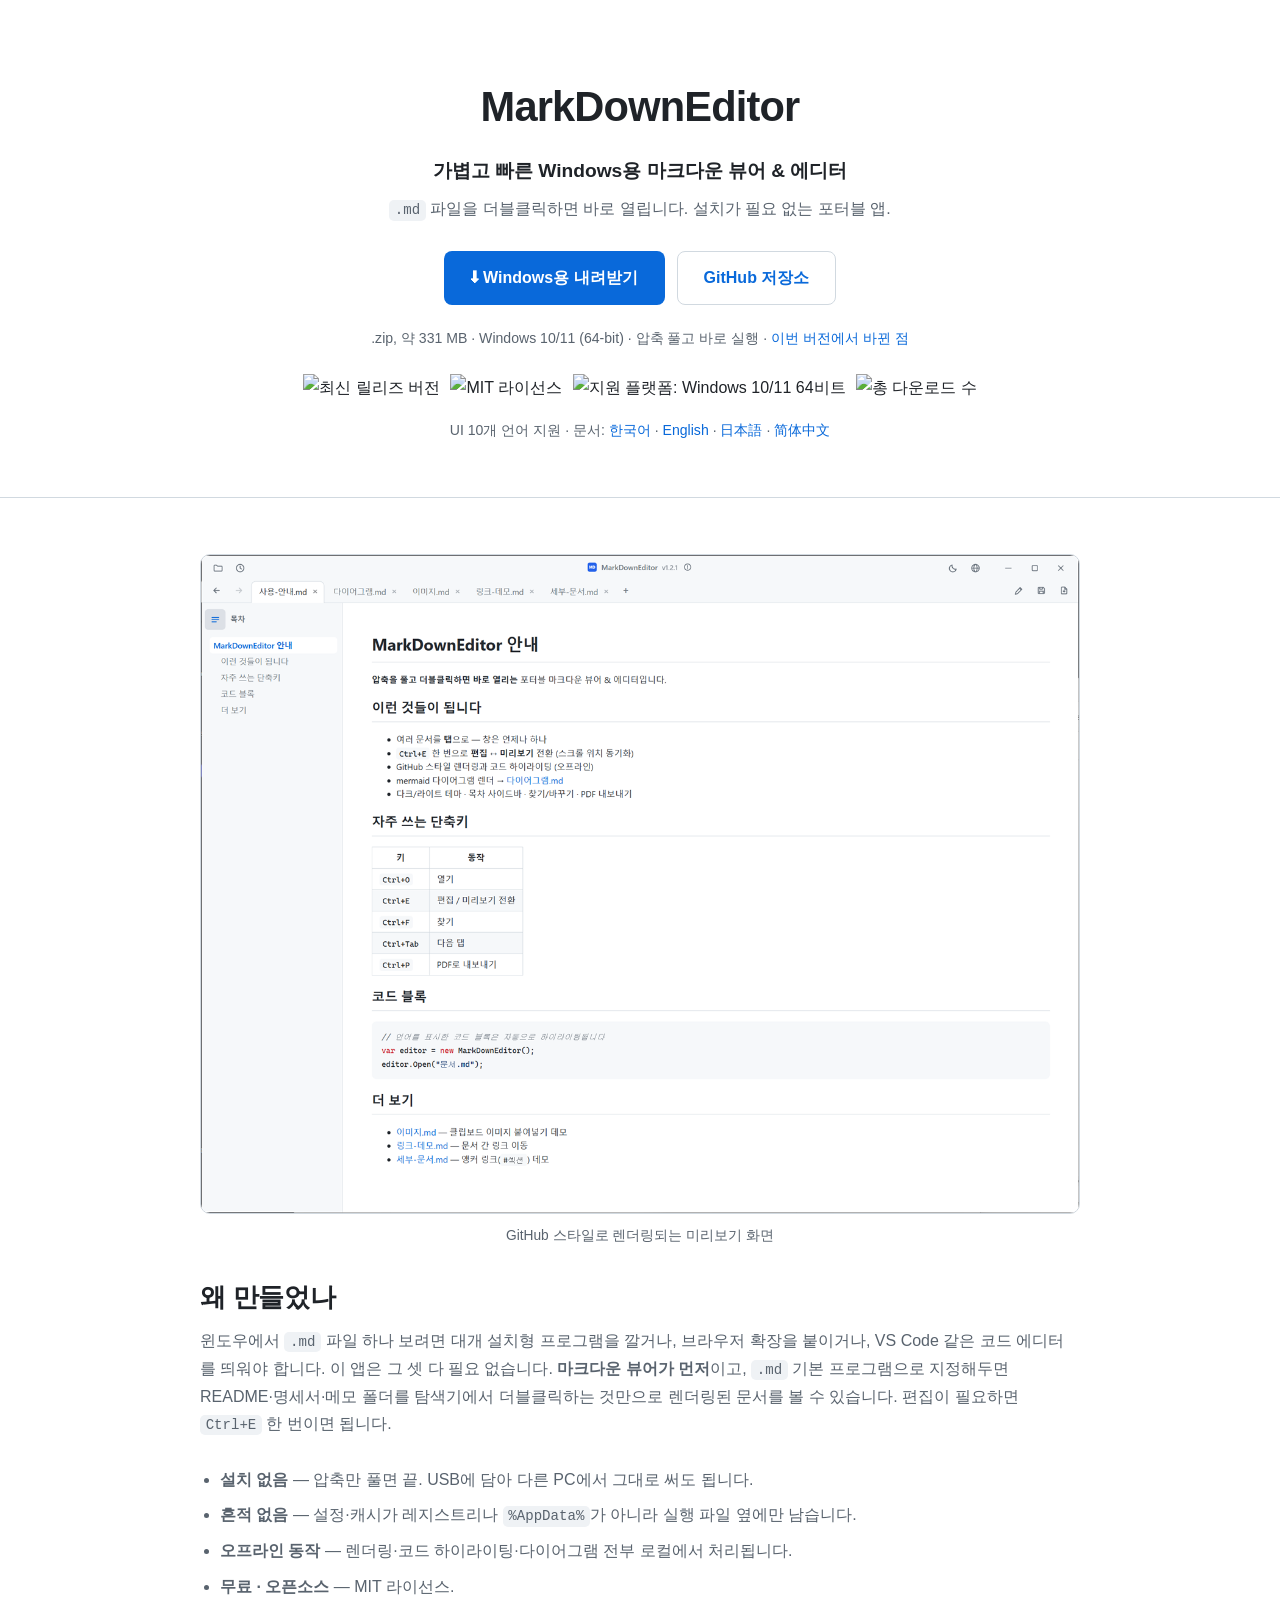
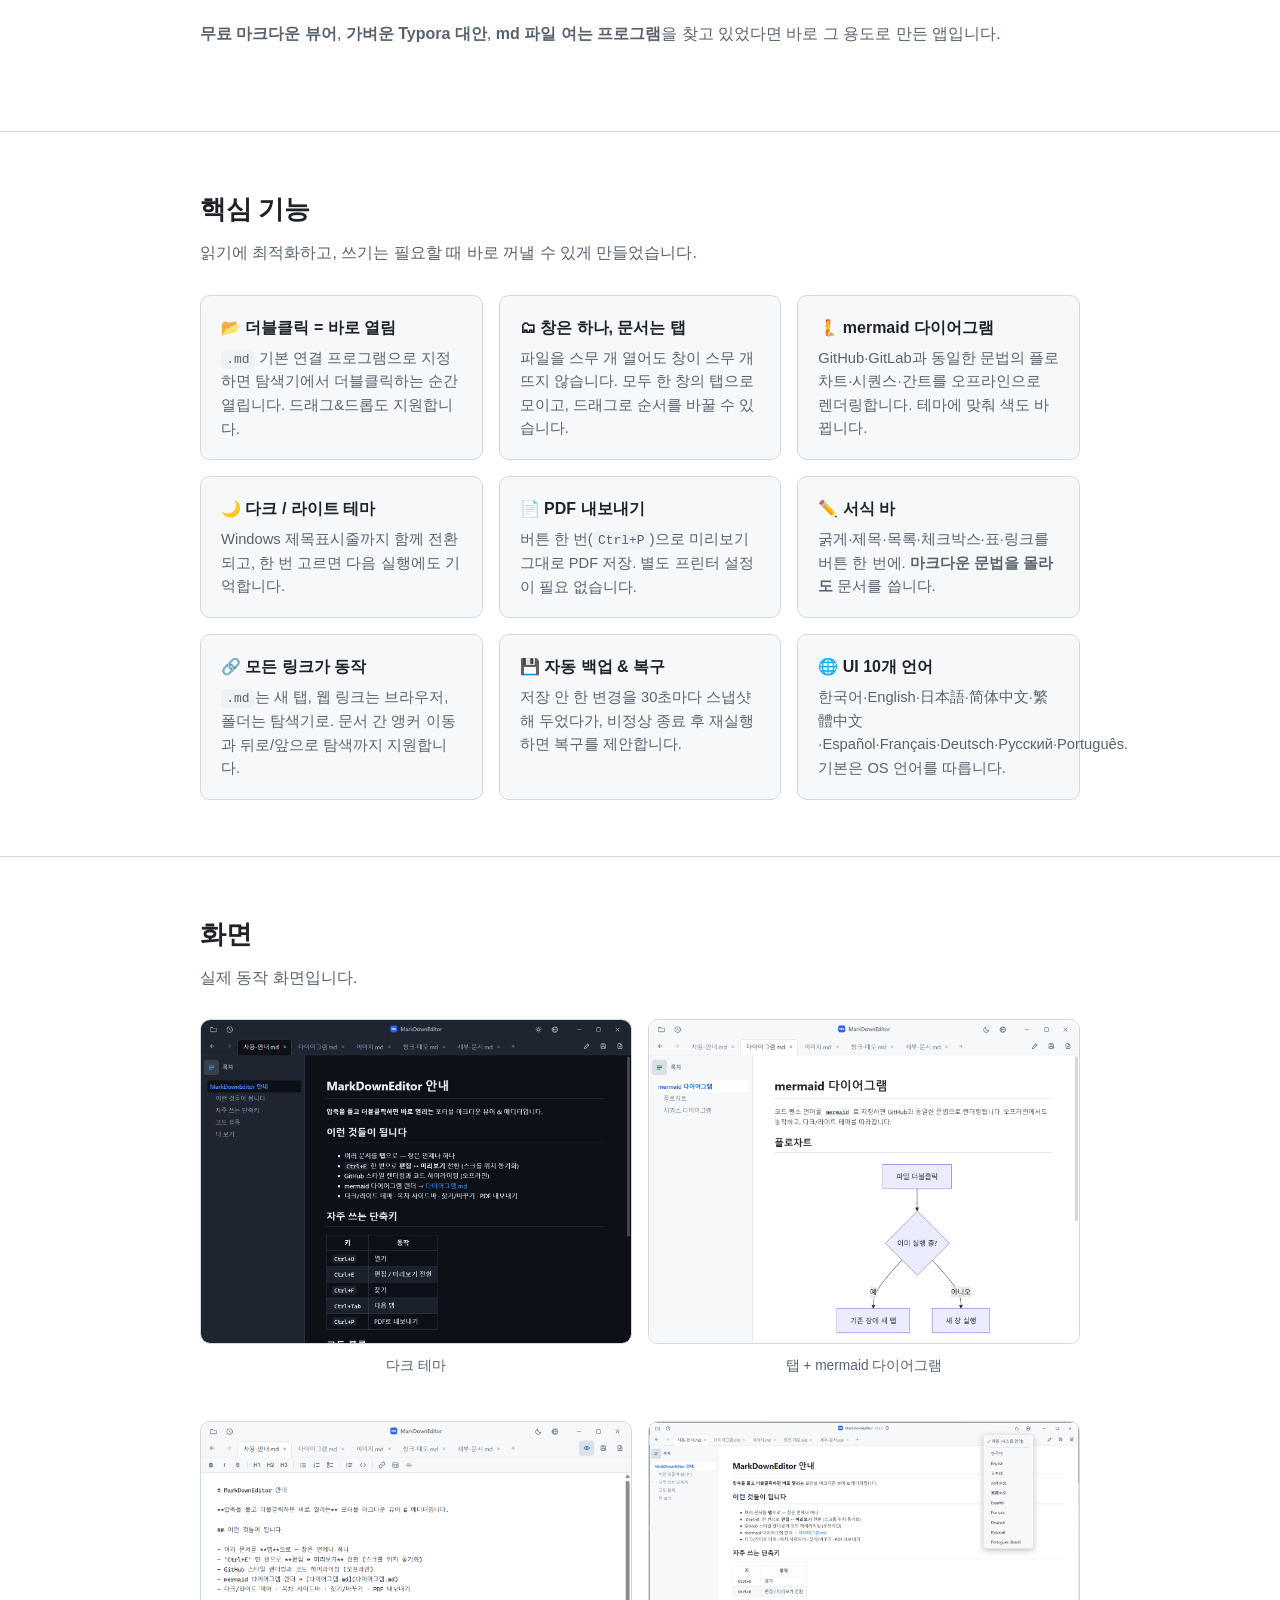
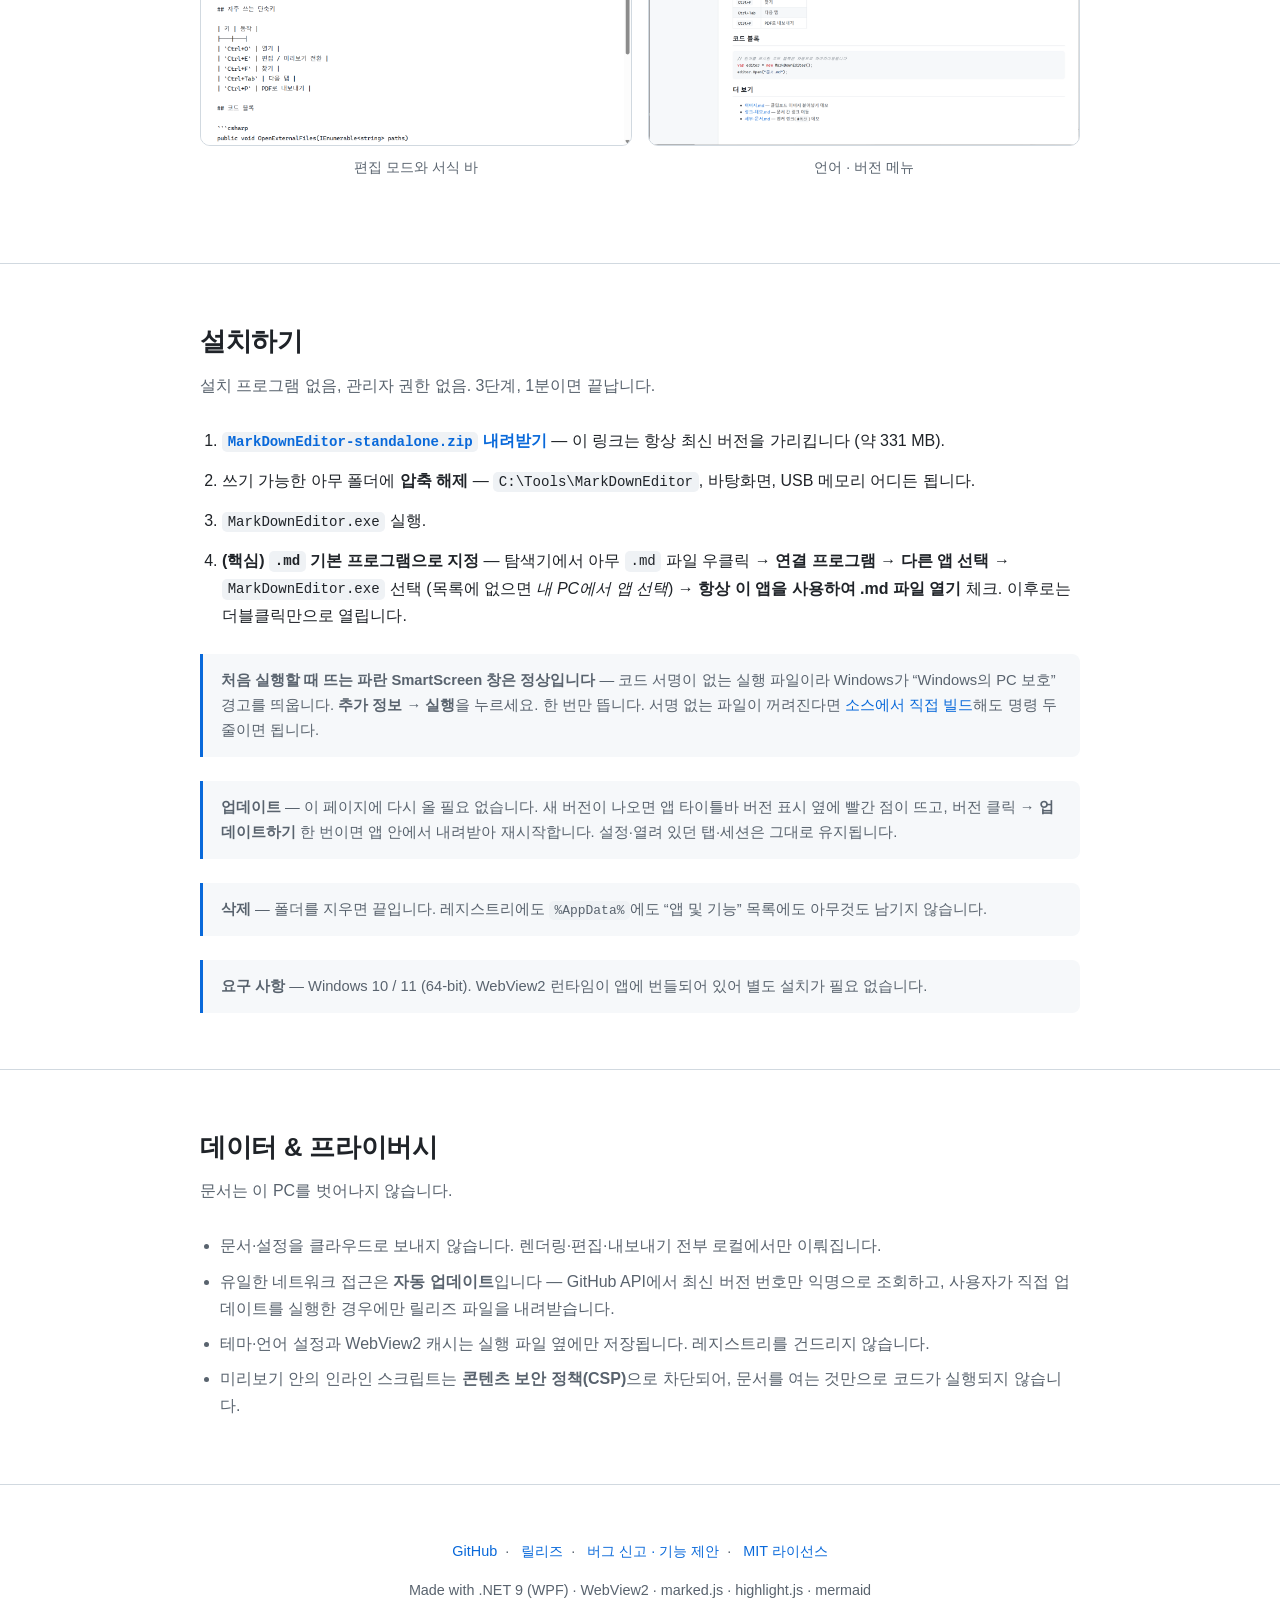
==== docs/index.html @ c9c30c5f "문서: 설치 안내 전면 개편 + 검색 노출(SEO) 정비 설치 방법이 "Releases에서 받아서 압축 푸세요" 한 줄뿐이라 불친절했던 것을 10개 언어 README 전부에서 단계" ====
<!DOCTYPE html>
<html lang="ko">
<head>
<meta charset="utf-8">
<meta name="viewport" content="width=device-width, initial-scale=1">
<title>MarkDownEditor — 설치 없는 무료 Windows 마크다운 뷰어 &amp; 에디터</title>
<meta name="description" content="윈도우에서 .md 파일을 더블클릭하면 바로 열리는 무료 마크다운 뷰어 겸 에디터. 설치 불필요, 탭 지원, mermaid 다이어그램, 다크 모드, PDF 내보내기. 오픈소스(MIT).">
<link rel="canonical" href="https://jjw1270.github.io/MarkdownEditor/">
<meta name="theme-color" content="#0d1117" media="(prefers-color-scheme: dark)">
<meta name="theme-color" content="#ffffff" media="(prefers-color-scheme: light)">

<meta property="og:type" content="website">
<meta property="og:site_name" content="MarkDownEditor">
<meta property="og:locale" content="ko_KR">
<meta property="og:url" content="https://jjw1270.github.io/MarkdownEditor/">
<meta property="og:title" content="MarkDownEditor — 설치 없는 무료 Windows 마크다운 뷰어 &amp; 에디터">
<meta property="og:description" content="`.md` 파일을 더블클릭하면 바로 열립니다. 설치 없이 압축만 풀면 끝. 탭·mermaid·다크 모드·PDF 내보내기 지원, 오픈소스.">
<meta property="og:image" content="https://jjw1270.github.io/MarkdownEditor/images/preview-light.png">
<meta name="twitter:card" content="summary_large_image">
<meta name="twitter:title" content="MarkDownEditor — 설치 없는 무료 Windows 마크다운 뷰어 &amp; 에디터">
<meta name="twitter:description" content="`.md` 파일을 더블클릭하면 바로 열립니다. 설치 없이 압축만 풀면 끝.">
<meta name="twitter:image" content="https://jjw1270.github.io/MarkdownEditor/images/preview-light.png">

<link rel="icon" href="favicon.ico" sizes="any">

<script type="application/ld+json">
{
  "@context": "https://schema.org",
  "@type": "SoftwareApplication",
  "name": "MarkDownEditor",
  "applicationCategory": "UtilitiesApplication",
  "applicationSubCategory": "Markdown editor",
  "operatingSystem": "Windows 10, Windows 11",
  "description": "윈도우에서 .md 파일을 더블클릭하면 바로 열리는 무료 마크다운 뷰어 겸 에디터. 설치가 필요 없는 포터블 앱으로 탭, mermaid 다이어그램, 다크 모드, PDF 내보내기를 지원합니다.",
  "url": "https://jjw1270.github.io/MarkdownEditor/",
  "downloadUrl": "https://github.com/jjw1270/MarkdownEditor/releases/latest",
  "softwareVersion": "1.2.2",
  "license": "https://opensource.org/licenses/MIT",
  "isAccessibleForFree": true,
  "inLanguage": ["ko", "en", "ja", "zh-CN", "zh-TW", "es", "fr", "de", "ru", "pt-BR"],
  "author": { "@type": "Person", "name": "jjw1270", "url": "https://github.com/jjw1270" },
  "offers": { "@type": "Offer", "price": "0", "priceCurrency": "USD" }
}
</script>

<style>
:root{
  --bg:#ffffff; --fg:#1f2328; --muted:#59636e; --line:#d1d9e0;
  --card:#f6f8fa; --accent:#0969da; --accent-fg:#ffffff; --code:#eff2f5;
}
@media (prefers-color-scheme:dark){
  :root{
    --bg:#0d1117; --fg:#e6edf3; --muted:#9198a1; --line:#3d444d;
    --card:#151b23; --accent:#4493f8; --accent-fg:#0d1117; --code:#151b23;
  }
}
*{box-sizing:border-box}
html{scroll-behavior:smooth}
body{
  margin:0; background:var(--bg); color:var(--fg);
  font:16px/1.7 -apple-system,BlinkMacSystemFont,"Segoe UI","Malgun Gothic","Apple SD Gothic Neo",
       "Noto Sans KR",Roboto,Helvetica,Arial,sans-serif;
  -webkit-font-smoothing:antialiased;
}
a{color:var(--accent);text-decoration:none}
a:hover{text-decoration:underline}
.wrap{max-width:920px;margin:0 auto;padding:0 20px}
code{background:var(--code);padding:.15em .4em;border-radius:5px;font-size:.88em;
     font-family:ui-monospace,SFMono-Regular,"Cascadia Mono",Consolas,monospace}

header{padding:72px 0 40px;text-align:center;border-bottom:1px solid var(--line)}
h1{font-size:2.6rem;margin:0 0 .3em;letter-spacing:-.02em}
.tagline{font-size:1.2rem;margin:0 0 .4em}
.sub{color:var(--muted);margin:0 0 28px}
.cta{display:flex;gap:12px;justify-content:center;flex-wrap:wrap;margin-bottom:22px}
.btn{display:inline-block;padding:12px 26px;border-radius:8px;font-weight:600;border:1px solid var(--line)}
.btn-primary{background:var(--accent);color:var(--accent-fg);border-color:transparent}
.btn-primary:hover{filter:brightness(1.1);text-decoration:none}
.btn-ghost:hover{background:var(--card);text-decoration:none}
.badges img{height:20px;margin:0 3px;vertical-align:middle}
.langs{color:var(--muted);font-size:.88rem;margin-top:18px}

section{padding:56px 0;border-bottom:1px solid var(--line)}
h2{font-size:1.6rem;margin:0 0 8px;letter-spacing:-.01em}
.lead{color:var(--muted);margin:0 0 28px}
figure{margin:0 0 28px}
figure img{width:100%;border:1px solid var(--line);border-radius:10px;display:block}
figcaption{color:var(--muted);font-size:.86rem;text-align:center;margin-top:10px}
.shots{display:grid;grid-template-columns:1fr 1fr;gap:16px}
@media (max-width:680px){.shots{grid-template-columns:1fr}}

.grid{display:grid;grid-template-columns:repeat(auto-fit,minmax(250px,1fr));gap:16px}
.card{background:var(--card);border:1px solid var(--line);border-radius:10px;padding:18px 20px}
.card h3{margin:0 0 6px;font-size:1rem}
.card p{margin:0;color:var(--muted);font-size:.92rem;line-height:1.6}

ol.steps{padding-left:22px;margin:0}
ol.steps li{margin-bottom:12px}
.note{background:var(--card);border-left:3px solid var(--accent);border-radius:0 8px 8px 0;
      padding:14px 18px;color:var(--muted);font-size:.92rem;margin-top:24px}
ul.plain{margin:0;padding-left:20px;color:var(--muted)}
ul.plain li{margin-bottom:8px}
footer{padding:40px 0 64px;text-align:center;color:var(--muted);font-size:.9rem}
footer a{margin:0 8px}
</style>
</head>
<body>

<header>
  <div class="wrap">
    <h1>MarkDownEditor</h1>
    <p class="tagline"><strong>가볍고 빠른 Windows용 마크다운 뷰어 &amp; 에디터</strong></p>
    <p class="sub"><code>.md</code> 파일을 더블클릭하면 바로 열립니다. 설치가 필요 없는 포터블 앱.</p>

    <div class="cta">
      <a class="btn btn-primary" href="https://github.com/jjw1270/MarkdownEditor/releases/latest/download/MarkDownEditor-standalone.zip">⬇ Windows용 내려받기</a>
      <a class="btn btn-ghost" href="https://github.com/jjw1270/MarkdownEditor">GitHub 저장소</a>
    </div>
    <p class="sub" style="margin-bottom:22px;font-size:.88rem">
      .zip, 약 331 MB · Windows 10/11 (64-bit) · 압축 풀고 바로 실행 ·
      <a href="https://github.com/jjw1270/MarkdownEditor/releases/latest">이번 버전에서 바뀐 점</a>
    </p>

    <p class="badges">
      <img src="https://img.shields.io/github/v/release/jjw1270/MarkdownEditor?include_prereleases" alt="최신 릴리즈 버전">
      <img src="https://img.shields.io/badge/license-MIT-blue.svg" alt="MIT 라이선스">
      <img src="https://img.shields.io/badge/platform-Windows%2010%2F11%20x64-0078d6" alt="지원 플랫폼: Windows 10/11 64비트">
      <img src="https://img.shields.io/github/downloads/jjw1270/MarkdownEditor/total?color=success" alt="총 다운로드 수">
    </p>

    <p class="langs">UI 10개 언어 지원 · 문서: <a href="https://github.com/jjw1270/MarkdownEditor/blob/main/README.ko.md">한국어</a> ·
      <a href="https://github.com/jjw1270/MarkdownEditor/blob/main/README.md">English</a> ·
      <a href="https://github.com/jjw1270/MarkdownEditor/blob/main/README.ja.md">日本語</a> ·
      <a href="https://github.com/jjw1270/MarkdownEditor/blob/main/README.zh-CN.md">简体中文</a></p>
  </div>
</header>

<section>
  <div class="wrap">
    <figure>
      <img src="images/preview-light.png" alt="MarkDownEditor 라이트 테마 미리보기 — 탭, 목차 사이드바, GitHub 스타일 마크다운 렌더링">
      <figcaption>GitHub 스타일로 렌더링되는 미리보기 화면</figcaption>
    </figure>

    <h2>왜 만들었나</h2>
    <p class="lead">
      윈도우에서 <code>.md</code> 파일 하나 보려면 대개 설치형 프로그램을 깔거나, 브라우저 확장을 붙이거나,
      VS Code 같은 코드 에디터를 띄워야 합니다. 이 앱은 그 셋 다 필요 없습니다.
      <strong>마크다운 뷰어가 먼저</strong>이고, <code>.md</code> 기본 프로그램으로 지정해두면
      README·명세서·메모 폴더를 탐색기에서 더블클릭하는 것만으로 렌더링된 문서를 볼 수 있습니다.
      편집이 필요하면 <code>Ctrl+E</code> 한 번이면 됩니다.
    </p>
    <ul class="plain">
      <li><strong>설치 없음</strong> — 압축만 풀면 끝. USB에 담아 다른 PC에서 그대로 써도 됩니다.</li>
      <li><strong>흔적 없음</strong> — 설정·캐시가 레지스트리나 <code>%AppData%</code>가 아니라 실행 파일 옆에만 남습니다.</li>
      <li><strong>오프라인 동작</strong> — 렌더링·코드 하이라이팅·다이어그램 전부 로컬에서 처리됩니다.</li>
      <li><strong>무료 · 오픈소스</strong> — MIT 라이선스.</li>
    </ul>
    <p class="lead" style="margin-top:20px">
      <strong>무료 마크다운 뷰어</strong>, <strong>가벼운 Typora 대안</strong>,
      <strong>md 파일 여는 프로그램</strong>을 찾고 있었다면 바로 그 용도로 만든 앱입니다.
    </p>
  </div>
</section>

<section>
  <div class="wrap">
    <h2>핵심 기능</h2>
    <p class="lead">읽기에 최적화하고, 쓰기는 필요할 때 바로 꺼낼 수 있게 만들었습니다.</p>
    <div class="grid">
      <div class="card"><h3>📂 더블클릭 = 바로 열림</h3><p><code>.md</code> 기본 연결 프로그램으로 지정하면 탐색기에서 더블클릭하는 순간 열립니다. 드래그&amp;드롭도 지원합니다.</p></div>
      <div class="card"><h3>🗂 창은 하나, 문서는 탭</h3><p>파일을 스무 개 열어도 창이 스무 개 뜨지 않습니다. 모두 한 창의 탭으로 모이고, 드래그로 순서를 바꿀 수 있습니다.</p></div>
      <div class="card"><h3>🧜 mermaid 다이어그램</h3><p>GitHub·GitLab과 동일한 문법의 플로차트·시퀀스·간트를 오프라인으로 렌더링합니다. 테마에 맞춰 색도 바뀝니다.</p></div>
      <div class="card"><h3>🌙 다크 / 라이트 테마</h3><p>Windows 제목표시줄까지 함께 전환되고, 한 번 고르면 다음 실행에도 기억합니다.</p></div>
      <div class="card"><h3>📄 PDF 내보내기</h3><p>버튼 한 번(<code>Ctrl+P</code>)으로 미리보기 그대로 PDF 저장. 별도 프린터 설정이 필요 없습니다.</p></div>
      <div class="card"><h3>✏️ 서식 바</h3><p>굵게·제목·목록·체크박스·표·링크를 버튼 한 번에. <strong>마크다운 문법을 몰라도</strong> 문서를 씁니다.</p></div>
      <div class="card"><h3>🔗 모든 링크가 동작</h3><p><code>.md</code>는 새 탭, 웹 링크는 브라우저, 폴더는 탐색기로. 문서 간 앵커 이동과 뒤로/앞으로 탐색까지 지원합니다.</p></div>
      <div class="card"><h3>💾 자동 백업 &amp; 복구</h3><p>저장 안 한 변경을 30초마다 스냅샷해 두었다가, 비정상 종료 후 재실행하면 복구를 제안합니다.</p></div>
      <div class="card"><h3>🌐 UI 10개 언어</h3><p>한국어·English·日本語·简体中文·繁體中文·Español·Français·Deutsch·Русский·Português. 기본은 OS 언어를 따릅니다.</p></div>
    </div>
  </div>
</section>

<section>
  <div class="wrap">
    <h2>화면</h2>
    <p class="lead">실제 동작 화면입니다.</p>
    <div class="shots">
      <figure>
        <img src="images/preview-dark.png" alt="MarkDownEditor 다크 테마 미리보기 화면">
        <figcaption>다크 테마</figcaption>
      </figure>
      <figure>
        <img src="images/mermaid-diagram.png" alt="여러 문서가 탭으로 열린 상태에서 mermaid 플로차트가 렌더링된 화면">
        <figcaption>탭 + mermaid 다이어그램</figcaption>
      </figure>
      <figure>
        <img src="images/edit-mode.png" alt="편집 모드에서 서식 바가 표시된 마크다운 에디터 화면">
        <figcaption>편집 모드와 서식 바</figcaption>
      </figure>
      <figure>
        <img src="images/menu.png" alt="타이틀바의 언어 선택 메뉴에서 10개 UI 언어를 고르는 화면">
        <figcaption>언어 · 버전 메뉴</figcaption>
      </figure>
    </div>
  </div>
</section>

<section>
  <div class="wrap">
    <h2>설치하기</h2>
    <p class="lead">설치 프로그램 없음, 관리자 권한 없음. 3단계, 1분이면 끝납니다.</p>
    <ol class="steps">
      <li><a href="https://github.com/jjw1270/MarkdownEditor/releases/latest/download/MarkDownEditor-standalone.zip"><strong><code>MarkDownEditor-standalone.zip</code> 내려받기</strong></a>
          — 이 링크는 항상 최신 버전을 가리킵니다 (약 331 MB).</li>
      <li>쓰기 가능한 아무 폴더에 <strong>압축 해제</strong> — <code>C:\Tools\MarkDownEditor</code>, 바탕화면,
          USB 메모리 어디든 됩니다.</li>
      <li><code>MarkDownEditor.exe</code> 실행.</li>
      <li><strong>(핵심) <code>.md</code> 기본 프로그램으로 지정</strong> — 탐색기에서 아무 <code>.md</code> 파일 우클릭 →
          <strong>연결 프로그램 → 다른 앱 선택</strong> → <code>MarkDownEditor.exe</code> 선택
          (목록에 없으면 <em>내 PC에서 앱 선택</em>) → <strong>항상 이 앱을 사용하여 .md 파일 열기</strong> 체크.
          이후로는 더블클릭만으로 열립니다.</li>
    </ol>

    <div class="note">
      <strong>처음 실행할 때 뜨는 파란 SmartScreen 창은 정상입니다</strong> — 코드 서명이 없는 실행 파일이라
      Windows가 “Windows의 PC 보호” 경고를 띄웁니다. <strong>추가 정보 → 실행</strong>을 누르세요. 한 번만 뜹니다.
      서명 없는 파일이 꺼려진다면 <a href="https://github.com/jjw1270/MarkdownEditor#readme">소스에서 직접 빌드</a>해도
      명령 두 줄이면 됩니다.
    </div>

    <div class="note">
      <strong>업데이트</strong> — 이 페이지에 다시 올 필요 없습니다. 새 버전이 나오면 앱 타이틀바 버전 표시 옆에
      빨간 점이 뜨고, 버전 클릭 → <strong>업데이트하기</strong> 한 번이면 앱 안에서 내려받아 재시작합니다.
      설정·열려 있던 탭·세션은 그대로 유지됩니다.
    </div>

    <div class="note">
      <strong>삭제</strong> — 폴더를 지우면 끝입니다. 레지스트리에도 <code>%AppData%</code>에도
      “앱 및 기능” 목록에도 아무것도 남기지 않습니다.
    </div>

    <div class="note">
      <strong>요구 사항</strong> — Windows 10 / 11 (64-bit). WebView2 런타임이 앱에 번들되어 있어
      별도 설치가 필요 없습니다.
    </div>
  </div>
</section>

<section>
  <div class="wrap">
    <h2>데이터 &amp; 프라이버시</h2>
    <p class="lead">문서는 이 PC를 벗어나지 않습니다.</p>
    <ul class="plain">
      <li>문서·설정을 클라우드로 보내지 않습니다. 렌더링·편집·내보내기 전부 로컬에서만 이뤄집니다.</li>
      <li>유일한 네트워크 접근은 <strong>자동 업데이트</strong>입니다 — GitHub API에서 최신 버전 번호만 익명으로 조회하고,
          사용자가 직접 업데이트를 실행한 경우에만 릴리즈 파일을 내려받습니다.</li>
      <li>테마·언어 설정과 WebView2 캐시는 실행 파일 옆에만 저장됩니다. 레지스트리를 건드리지 않습니다.</li>
      <li>미리보기 안의 인라인 스크립트는 <strong>콘텐츠 보안 정책(CSP)</strong>으로 차단되어,
          문서를 여는 것만으로 코드가 실행되지 않습니다.</li>
    </ul>
  </div>
</section>

<footer>
  <div class="wrap">
    <p>
      <a href="https://github.com/jjw1270/MarkdownEditor">GitHub</a>·
      <a href="https://github.com/jjw1270/MarkdownEditor/releases">릴리즈</a>·
      <a href="https://github.com/jjw1270/MarkdownEditor/issues/new/choose">버그 신고 · 기능 제안</a>·
      <a href="https://github.com/jjw1270/MarkdownEditor/blob/main/LICENSE">MIT 라이선스</a>
    </p>
    <p>Made with .NET 9 (WPF) · WebView2 · marked.js · highlight.js · mermaid</p>
  </div>
</footer>

</body>
</html>
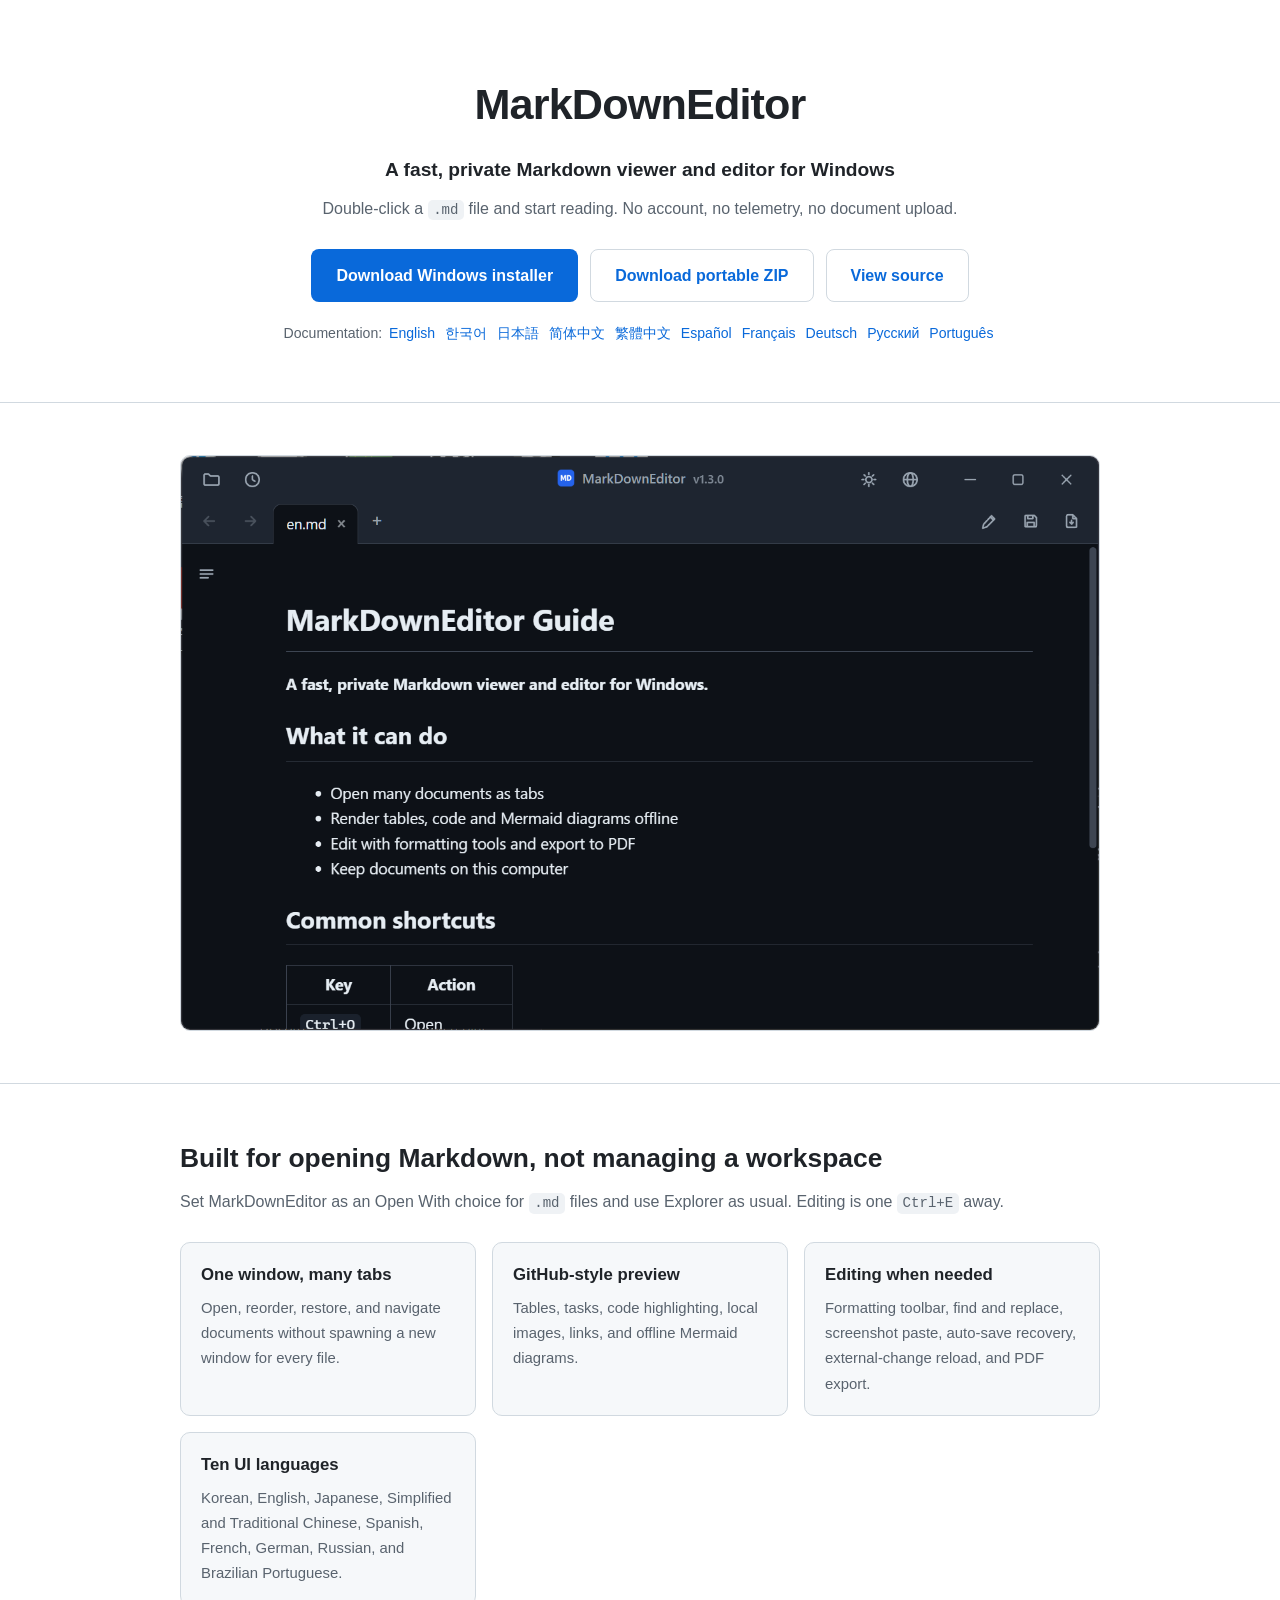
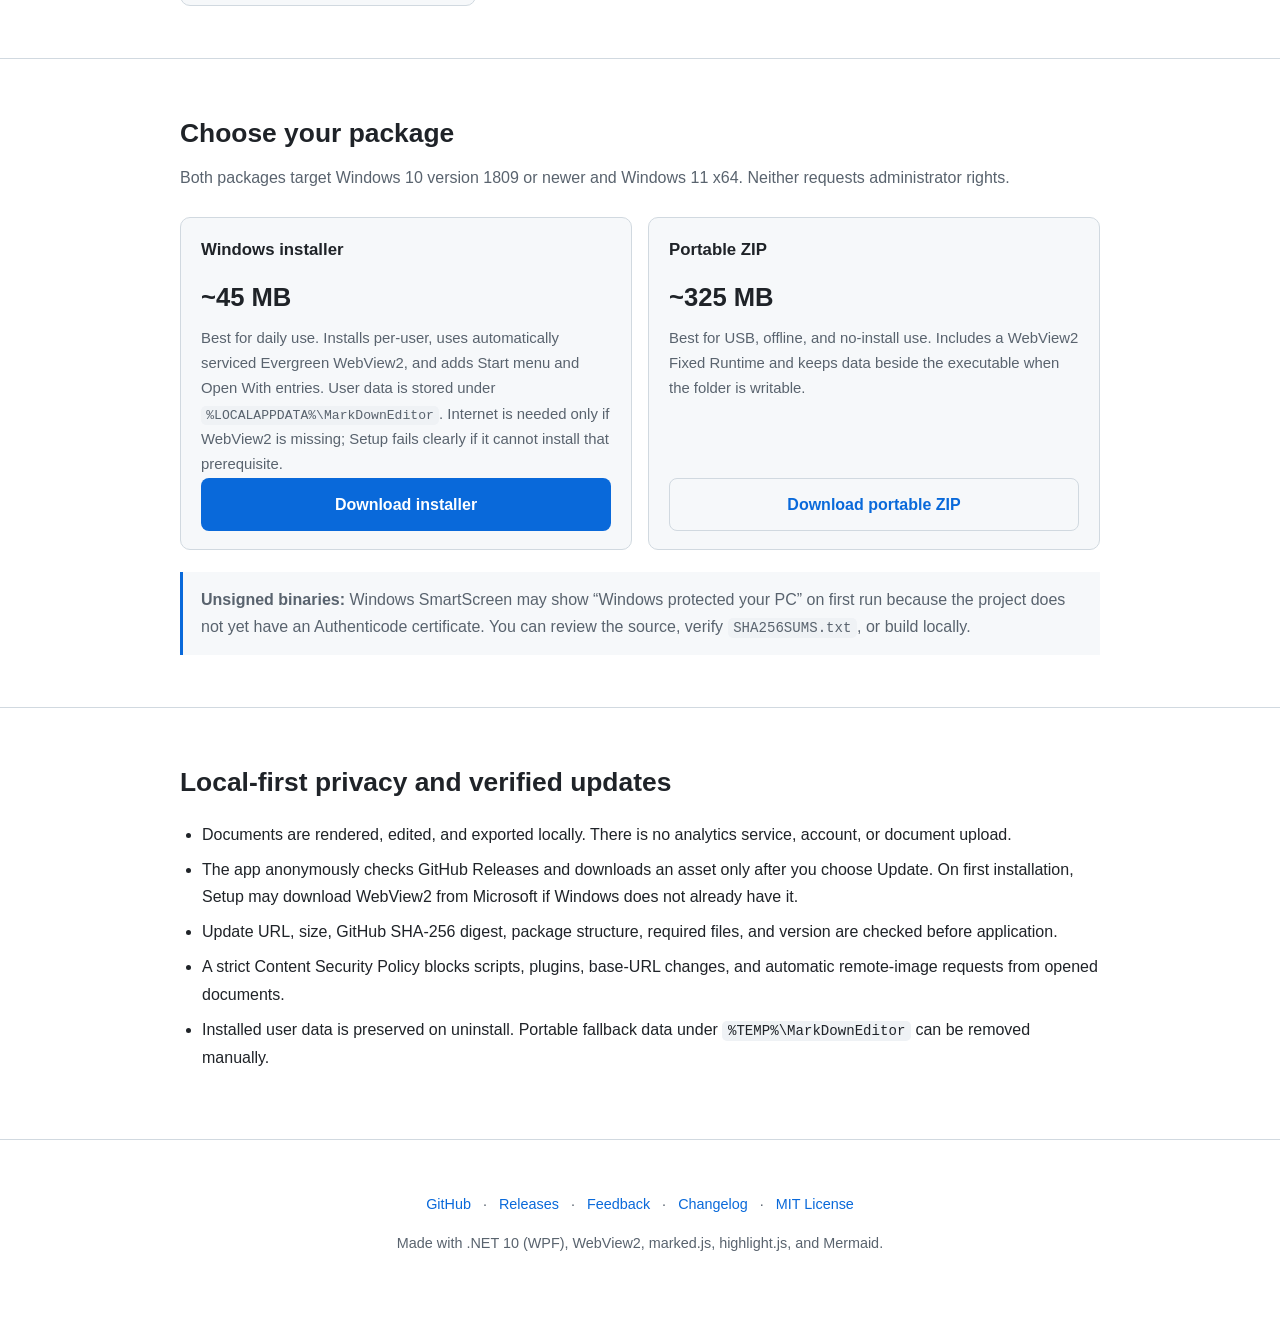
==== commit 2fdf4ff1: "설치판 배포와 글로벌 문서 정비 포터블·설치판 업데이트 경로와 보안 경계를 분리하고 전체 E2E 검증을 추가함. 다국어 README·스크린샷·릴리스 자동화를 1.3.0 기준으로 통" ====
--- a/docs/index.html
+++ b/docs/index.html
@@ -1,278 +1,121 @@
-<!DOCTYPE html>
-<html lang="ko">
+<!doctype html>
+<html lang="en">
 <head>
-<meta charset="utf-8">
-<meta name="viewport" content="width=device-width, initial-scale=1">
-<title>MarkDownEditor — 설치 없는 무료 Windows 마크다운 뷰어 &amp; 에디터</title>
-<meta name="description" content="윈도우에서 .md 파일을 더블클릭하면 바로 열리는 무료 마크다운 뷰어 겸 에디터. 설치 불필요, 탭 지원, mermaid 다이어그램, 다크 모드, PDF 내보내기. 오픈소스(MIT).">
-<link rel="canonical" href="https://jjw1270.github.io/MarkdownEditor/">
-<meta name="theme-color" content="#0d1117" media="(prefers-color-scheme: dark)">
-<meta name="theme-color" content="#ffffff" media="(prefers-color-scheme: light)">
-
-<meta property="og:type" content="website">
-<meta property="og:site_name" content="MarkDownEditor">
-<meta property="og:locale" content="ko_KR">
-<meta property="og:url" content="https://jjw1270.github.io/MarkdownEditor/">
-<meta property="og:title" content="MarkDownEditor — 설치 없는 무료 Windows 마크다운 뷰어 &amp; 에디터">
-<meta property="og:description" content="`.md` 파일을 더블클릭하면 바로 열립니다. 설치 없이 압축만 풀면 끝. 탭·mermaid·다크 모드·PDF 내보내기 지원, 오픈소스.">
-<meta property="og:image" content="https://jjw1270.github.io/MarkdownEditor/images/preview-light.png">
-<meta name="twitter:card" content="summary_large_image">
-<meta name="twitter:title" content="MarkDownEditor — 설치 없는 무료 Windows 마크다운 뷰어 &amp; 에디터">
-<meta name="twitter:description" content="`.md` 파일을 더블클릭하면 바로 열립니다. 설치 없이 압축만 풀면 끝.">
-<meta name="twitter:image" content="https://jjw1270.github.io/MarkdownEditor/images/preview-light.png">
-
-<link rel="icon" href="favicon.ico" sizes="any">
-
-<script type="application/ld+json">
-{
-  "@context": "https://schema.org",
-  "@type": "SoftwareApplication",
-  "name": "MarkDownEditor",
-  "applicationCategory": "UtilitiesApplication",
-  "applicationSubCategory": "Markdown editor",
-  "operatingSystem": "Windows 10, Windows 11",
-  "description": "윈도우에서 .md 파일을 더블클릭하면 바로 열리는 무료 마크다운 뷰어 겸 에디터. 설치가 필요 없는 포터블 앱으로 탭, mermaid 다이어그램, 다크 모드, PDF 내보내기를 지원합니다.",
-  "url": "https://jjw1270.github.io/MarkdownEditor/",
-  "downloadUrl": "https://github.com/jjw1270/MarkdownEditor/releases/latest",
-  "softwareVersion": "1.2.2",
-  "license": "https://opensource.org/licenses/MIT",
-  "isAccessibleForFree": true,
-  "inLanguage": ["ko", "en", "ja", "zh-CN", "zh-TW", "es", "fr", "de", "ru", "pt-BR"],
-  "author": { "@type": "Person", "name": "jjw1270", "url": "https://github.com/jjw1270" },
-  "offers": { "@type": "Offer", "price": "0", "priceCurrency": "USD" }
-}
-</script>
-
-<style>
-:root{
-  --bg:#ffffff; --fg:#1f2328; --muted:#59636e; --line:#d1d9e0;
-  --card:#f6f8fa; --accent:#0969da; --accent-fg:#ffffff; --code:#eff2f5;
-}
-@media (prefers-color-scheme:dark){
-  :root{
-    --bg:#0d1117; --fg:#e6edf3; --muted:#9198a1; --line:#3d444d;
-    --card:#151b23; --accent:#4493f8; --accent-fg:#0d1117; --code:#151b23;
+  <meta charset="utf-8">
+  <meta name="viewport" content="width=device-width, initial-scale=1">
+  <title>MarkDownEditor — a fast, private Markdown editor for Windows</title>
+  <meta name="description" content="Open Markdown files instantly on Windows. Free and open source, with tabs, offline Mermaid diagrams, editing, PDF export, a lightweight installer, and a fully portable package.">
+  <link rel="canonical" href="https://jjw1270.github.io/MarkdownEditor/">
+  <meta name="theme-color" content="#0d1117" media="(prefers-color-scheme: dark)">
+  <meta name="theme-color" content="#ffffff" media="(prefers-color-scheme: light)">
+  <meta property="og:type" content="website">
+  <meta property="og:site_name" content="MarkDownEditor">
+  <meta property="og:locale" content="en_US">
+  <meta property="og:url" content="https://jjw1270.github.io/MarkdownEditor/">
+  <meta property="og:title" content="MarkDownEditor — a fast, private Markdown editor for Windows">
+  <meta property="og:description" content="Double-click a .md file and read or edit it immediately. Choose a lightweight installer or a fully portable offline package.">
+  <meta property="og:image" content="https://jjw1270.github.io/MarkdownEditor/images/en/preview.png">
+  <meta name="twitter:card" content="summary_large_image">
+  <meta name="twitter:title" content="MarkDownEditor — a fast, private Markdown editor for Windows">
+  <meta name="twitter:description" content="Free, open source, local-first Markdown viewing and editing for Windows.">
+  <meta name="twitter:image" content="https://jjw1270.github.io/MarkdownEditor/images/en/preview.png">
+  <link rel="icon" href="favicon.ico" sizes="any">
+  <script type="application/ld+json">
+  {
+    "@context": "https://schema.org",
+    "@type": "SoftwareApplication",
+    "name": "MarkDownEditor",
+    "applicationCategory": "UtilitiesApplication",
+    "applicationSubCategory": "Markdown editor",
+    "operatingSystem": "Windows 10 version 1809 or newer, Windows 11",
+    "description": "A free, private Markdown viewer and editor for Windows with installer and portable distributions.",
+    "url": "https://jjw1270.github.io/MarkdownEditor/",
+    "downloadUrl": "https://github.com/jjw1270/MarkdownEditor/releases/latest",
+    "softwareVersion": "1.3.0",
+    "license": "https://opensource.org/licenses/MIT",
+    "isAccessibleForFree": true,
+    "inLanguage": ["ko", "en", "ja", "zh-CN", "zh-TW", "es", "fr", "de", "ru", "pt-BR"],
+    "author": { "@type": "Person", "name": "jjw1270", "url": "https://github.com/jjw1270" },
+    "offers": { "@type": "Offer", "price": "0", "priceCurrency": "USD" }
   }
-}
-*{box-sizing:border-box}
-html{scroll-behavior:smooth}
-body{
-  margin:0; background:var(--bg); color:var(--fg);
-  font:16px/1.7 -apple-system,BlinkMacSystemFont,"Segoe UI","Malgun Gothic","Apple SD Gothic Neo",
-       "Noto Sans KR",Roboto,Helvetica,Arial,sans-serif;
-  -webkit-font-smoothing:antialiased;
-}
-a{color:var(--accent);text-decoration:none}
-a:hover{text-decoration:underline}
-.wrap{max-width:920px;margin:0 auto;padding:0 20px}
-code{background:var(--code);padding:.15em .4em;border-radius:5px;font-size:.88em;
-     font-family:ui-monospace,SFMono-Regular,"Cascadia Mono",Consolas,monospace}
-
-header{padding:72px 0 40px;text-align:center;border-bottom:1px solid var(--line)}
-h1{font-size:2.6rem;margin:0 0 .3em;letter-spacing:-.02em}
-.tagline{font-size:1.2rem;margin:0 0 .4em}
-.sub{color:var(--muted);margin:0 0 28px}
-.cta{display:flex;gap:12px;justify-content:center;flex-wrap:wrap;margin-bottom:22px}
-.btn{display:inline-block;padding:12px 26px;border-radius:8px;font-weight:600;border:1px solid var(--line)}
-.btn-primary{background:var(--accent);color:var(--accent-fg);border-color:transparent}
-.btn-primary:hover{filter:brightness(1.1);text-decoration:none}
-.btn-ghost:hover{background:var(--card);text-decoration:none}
-.badges img{height:20px;margin:0 3px;vertical-align:middle}
-.langs{color:var(--muted);font-size:.88rem;margin-top:18px}
-
-section{padding:56px 0;border-bottom:1px solid var(--line)}
-h2{font-size:1.6rem;margin:0 0 8px;letter-spacing:-.01em}
-.lead{color:var(--muted);margin:0 0 28px}
-figure{margin:0 0 28px}
-figure img{width:100%;border:1px solid var(--line);border-radius:10px;display:block}
-figcaption{color:var(--muted);font-size:.86rem;text-align:center;margin-top:10px}
-.shots{display:grid;grid-template-columns:1fr 1fr;gap:16px}
-@media (max-width:680px){.shots{grid-template-columns:1fr}}
-
-.grid{display:grid;grid-template-columns:repeat(auto-fit,minmax(250px,1fr));gap:16px}
-.card{background:var(--card);border:1px solid var(--line);border-radius:10px;padding:18px 20px}
-.card h3{margin:0 0 6px;font-size:1rem}
-.card p{margin:0;color:var(--muted);font-size:.92rem;line-height:1.6}
-
-ol.steps{padding-left:22px;margin:0}
-ol.steps li{margin-bottom:12px}
-.note{background:var(--card);border-left:3px solid var(--accent);border-radius:0 8px 8px 0;
-      padding:14px 18px;color:var(--muted);font-size:.92rem;margin-top:24px}
-ul.plain{margin:0;padding-left:20px;color:var(--muted)}
-ul.plain li{margin-bottom:8px}
-footer{padding:40px 0 64px;text-align:center;color:var(--muted);font-size:.9rem}
-footer a{margin:0 8px}
-</style>
+  </script>
+  <style>
+    :root{--bg:#fff;--fg:#1f2328;--muted:#59636e;--line:#d1d9e0;--card:#f6f8fa;--accent:#0969da;--accent-fg:#fff;--code:#eff2f5}
+    @media(prefers-color-scheme:dark){:root{--bg:#0d1117;--fg:#e6edf3;--muted:#9198a1;--line:#3d444d;--card:#151b23;--accent:#4493f8;--accent-fg:#0d1117;--code:#151b23}}
+    *{box-sizing:border-box}html{scroll-behavior:smooth}body{margin:0;background:var(--bg);color:var(--fg);font:16px/1.7 -apple-system,BlinkMacSystemFont,"Segoe UI",Roboto,Helvetica,Arial,sans-serif;-webkit-font-smoothing:antialiased}
+    a{color:var(--accent);text-decoration:none}a:hover{text-decoration:underline}.wrap{max-width:960px;margin:0 auto;padding:0 20px}code{background:var(--code);padding:.15em .4em;border-radius:5px;font-size:.88em}
+    header{padding:68px 0 42px;text-align:center;border-bottom:1px solid var(--line)}h1{font-size:2.7rem;margin:0 0 .3em;letter-spacing:-.02em}.tagline{font-size:1.2rem;margin:0 0 .4em}.sub,.lead{color:var(--muted)}.sub{margin:0 0 26px}.lead{margin:0 0 26px}
+    .cta{display:flex;gap:12px;justify-content:center;flex-wrap:wrap;margin-bottom:20px}.btn{display:inline-block;padding:12px 24px;border-radius:8px;font-weight:600;border:1px solid var(--line)}.primary{background:var(--accent);color:var(--accent-fg);border-color:transparent}.btn:hover{text-decoration:none;filter:brightness(1.08)}
+    .langs{font-size:.88rem;color:var(--muted);margin-top:18px}.langs a{margin:0 3px}section{padding:52px 0;border-bottom:1px solid var(--line)}h2{font-size:1.65rem;margin:0 0 8px}figure{margin:0}figure img{width:100%;display:block;border:1px solid var(--line);border-radius:10px}
+    .grid,.packages{display:grid;grid-template-columns:repeat(auto-fit,minmax(260px,1fr));gap:16px}.card{background:var(--card);border:1px solid var(--line);border-radius:10px;padding:18px 20px}.card h3{margin:0 0 6px;font-size:1.05rem}.card p{margin:0;color:var(--muted);font-size:.93rem}
+    .package{display:flex;flex-direction:column}.package .btn{margin-top:auto;text-align:center}.size{font-size:1.6rem;font-weight:700;margin:6px 0}.note{background:var(--card);border-left:3px solid var(--accent);padding:14px 18px;color:var(--muted);margin-top:22px}ul{padding-left:22px}li{margin-bottom:8px}footer{padding:38px 0 60px;text-align:center;color:var(--muted);font-size:.9rem}footer a{margin:0 8px}
+  </style>
 </head>
 <body>
+  <header>
+    <div class="wrap">
+      <h1>MarkDownEditor</h1>
+      <p class="tagline"><strong>A fast, private Markdown viewer and editor for Windows</strong></p>
+      <p class="sub">Double-click a <code>.md</code> file and start reading. No account, no telemetry, no document upload.</p>
+      <div class="cta">
+        <a class="btn primary" href="https://github.com/jjw1270/MarkdownEditor/releases/latest/download/MarkDownEditor-Setup-x64.exe">Download Windows installer</a>
+        <a class="btn" href="https://github.com/jjw1270/MarkdownEditor/releases/latest/download/MarkDownEditor-standalone.zip">Download portable ZIP</a>
+        <a class="btn" href="https://github.com/jjw1270/MarkdownEditor">View source</a>
+      </div>
+      <p class="langs">Documentation:
+        <a href="https://github.com/jjw1270/MarkdownEditor/blob/main/README.md">English</a>
+        <a href="https://github.com/jjw1270/MarkdownEditor/blob/main/README.ko.md">한국어</a>
+        <a href="https://github.com/jjw1270/MarkdownEditor/blob/main/README.ja.md">日本語</a>
+        <a href="https://github.com/jjw1270/MarkdownEditor/blob/main/README.zh-CN.md">简体中文</a>
+        <a href="https://github.com/jjw1270/MarkdownEditor/blob/main/README.zh-TW.md">繁體中文</a>
+        <a href="https://github.com/jjw1270/MarkdownEditor/blob/main/README.es.md">Español</a>
+        <a href="https://github.com/jjw1270/MarkdownEditor/blob/main/README.fr.md">Français</a>
+        <a href="https://github.com/jjw1270/MarkdownEditor/blob/main/README.de.md">Deutsch</a>
+        <a href="https://github.com/jjw1270/MarkdownEditor/blob/main/README.ru.md">Русский</a>
+        <a href="https://github.com/jjw1270/MarkdownEditor/blob/main/README.pt-BR.md">Português</a>
+      </p>
+    </div>
+  </header>
 
-<header>
-  <div class="wrap">
-    <h1>MarkDownEditor</h1>
-    <p class="tagline"><strong>가볍고 빠른 Windows용 마크다운 뷰어 &amp; 에디터</strong></p>
-    <p class="sub"><code>.md</code> 파일을 더블클릭하면 바로 열립니다. 설치가 필요 없는 포터블 앱.</p>
+  <section><div class="wrap">
+    <figure><img src="images/en/preview.png" alt="MarkDownEditor English interface showing tabs, table of contents, and a rendered Markdown document"></figure>
+  </div></section>
 
-    <div class="cta">
-      <a class="btn btn-primary" href="https://github.com/jjw1270/MarkdownEditor/releases/latest/download/MarkDownEditor-standalone.zip">⬇ Windows용 내려받기</a>
-      <a class="btn btn-ghost" href="https://github.com/jjw1270/MarkdownEditor">GitHub 저장소</a>
+  <section><div class="wrap">
+    <h2>Built for opening Markdown, not managing a workspace</h2>
+    <p class="lead">Set MarkDownEditor as an Open With choice for <code>.md</code> files and use Explorer as usual. Editing is one <code>Ctrl+E</code> away.</p>
+    <div class="grid">
+      <div class="card"><h3>One window, many tabs</h3><p>Open, reorder, restore, and navigate documents without spawning a new window for every file.</p></div>
+      <div class="card"><h3>GitHub-style preview</h3><p>Tables, tasks, code highlighting, local images, links, and offline Mermaid diagrams.</p></div>
+      <div class="card"><h3>Editing when needed</h3><p>Formatting toolbar, find and replace, screenshot paste, auto-save recovery, external-change reload, and PDF export.</p></div>
+      <div class="card"><h3>Ten UI languages</h3><p>Korean, English, Japanese, Simplified and Traditional Chinese, Spanish, French, German, Russian, and Brazilian Portuguese.</p></div>
     </div>
-    <p class="sub" style="margin-bottom:22px;font-size:.88rem">
-      .zip, 약 331 MB · Windows 10/11 (64-bit) · 압축 풀고 바로 실행 ·
-      <a href="https://github.com/jjw1270/MarkdownEditor/releases/latest">이번 버전에서 바뀐 점</a>
-    </p>
+  </div></section>
 
-    <p class="badges">
-      <img src="https://img.shields.io/github/v/release/jjw1270/MarkdownEditor?include_prereleases" alt="최신 릴리즈 버전">
-      <img src="https://img.shields.io/badge/license-MIT-blue.svg" alt="MIT 라이선스">
-      <img src="https://img.shields.io/badge/platform-Windows%2010%2F11%20x64-0078d6" alt="지원 플랫폼: Windows 10/11 64비트">
-      <img src="https://img.shields.io/github/downloads/jjw1270/MarkdownEditor/total?color=success" alt="총 다운로드 수">
-    </p>
+  <section><div class="wrap">
+    <h2>Choose your package</h2>
+    <p class="lead">Both packages target Windows 10 version 1809 or newer and Windows 11 x64. Neither requests administrator rights.</p>
+    <div class="packages">
+      <div class="card package"><h3>Windows installer</h3><div class="size">~45 MB</div><p>Best for daily use. Installs per-user, uses automatically serviced Evergreen WebView2, and adds Start menu and Open With entries. User data is stored under <code>%LOCALAPPDATA%\MarkDownEditor</code>. Internet is needed only if WebView2 is missing; Setup fails clearly if it cannot install that prerequisite.</p><a class="btn primary" href="https://github.com/jjw1270/MarkdownEditor/releases/latest/download/MarkDownEditor-Setup-x64.exe">Download installer</a></div>
+      <div class="card package"><h3>Portable ZIP</h3><div class="size">~325 MB</div><p>Best for USB, offline, and no-install use. Includes a WebView2 Fixed Runtime and keeps data beside the executable when the folder is writable.</p><a class="btn" href="https://github.com/jjw1270/MarkdownEditor/releases/latest/download/MarkDownEditor-standalone.zip">Download portable ZIP</a></div>
+    </div>
+    <div class="note"><strong>Unsigned binaries:</strong> Windows SmartScreen may show “Windows protected your PC” on first run because the project does not yet have an Authenticode certificate. You can review the source, verify <code>SHA256SUMS.txt</code>, or build locally.</div>
+  </div></section>
 
-    <p class="langs">UI 10개 언어 지원 · 문서: <a href="https://github.com/jjw1270/MarkdownEditor/blob/main/README.ko.md">한국어</a> ·
-      <a href="https://github.com/jjw1270/MarkdownEditor/blob/main/README.md">English</a> ·
-      <a href="https://github.com/jjw1270/MarkdownEditor/blob/main/README.ja.md">日本語</a> ·
-      <a href="https://github.com/jjw1270/MarkdownEditor/blob/main/README.zh-CN.md">简体中文</a></p>
-  </div>
-</header>
+  <section><div class="wrap">
+    <h2>Local-first privacy and verified updates</h2>
+    <ul>
+      <li>Documents are rendered, edited, and exported locally. There is no analytics service, account, or document upload.</li>
+      <li>The app anonymously checks GitHub Releases and downloads an asset only after you choose Update. On first installation, Setup may download WebView2 from Microsoft if Windows does not already have it.</li>
+      <li>Update URL, size, GitHub SHA-256 digest, package structure, required files, and version are checked before application.</li>
+      <li>A strict Content Security Policy blocks scripts, plugins, base-URL changes, and automatic remote-image requests from opened documents.</li>
+      <li>Installed user data is preserved on uninstall. Portable fallback data under <code>%TEMP%\MarkDownEditor</code> can be removed manually.</li>
+    </ul>
+  </div></section>
 
-<section>
-  <div class="wrap">
-    <figure>
-      <img src="images/preview-light.png" alt="MarkDownEditor 라이트 테마 미리보기 — 탭, 목차 사이드바, GitHub 스타일 마크다운 렌더링">
-      <figcaption>GitHub 스타일로 렌더링되는 미리보기 화면</figcaption>
-    </figure>
-
-    <h2>왜 만들었나</h2>
-    <p class="lead">
-      윈도우에서 <code>.md</code> 파일 하나 보려면 대개 설치형 프로그램을 깔거나, 브라우저 확장을 붙이거나,
-      VS Code 같은 코드 에디터를 띄워야 합니다. 이 앱은 그 셋 다 필요 없습니다.
-      <strong>마크다운 뷰어가 먼저</strong>이고, <code>.md</code> 기본 프로그램으로 지정해두면
-      README·명세서·메모 폴더를 탐색기에서 더블클릭하는 것만으로 렌더링된 문서를 볼 수 있습니다.
-      편집이 필요하면 <code>Ctrl+E</code> 한 번이면 됩니다.
-    </p>
-    <ul class="plain">
-      <li><strong>설치 없음</strong> — 압축만 풀면 끝. USB에 담아 다른 PC에서 그대로 써도 됩니다.</li>
-      <li><strong>흔적 없음</strong> — 설정·캐시가 레지스트리나 <code>%AppData%</code>가 아니라 실행 파일 옆에만 남습니다.</li>
-      <li><strong>오프라인 동작</strong> — 렌더링·코드 하이라이팅·다이어그램 전부 로컬에서 처리됩니다.</li>
-      <li><strong>무료 · 오픈소스</strong> — MIT 라이선스.</li>
-    </ul>
-    <p class="lead" style="margin-top:20px">
-      <strong>무료 마크다운 뷰어</strong>, <strong>가벼운 Typora 대안</strong>,
-      <strong>md 파일 여는 프로그램</strong>을 찾고 있었다면 바로 그 용도로 만든 앱입니다.
-    </p>
-  </div>
-</section>
-
-<section>
-  <div class="wrap">
-    <h2>핵심 기능</h2>
-    <p class="lead">읽기에 최적화하고, 쓰기는 필요할 때 바로 꺼낼 수 있게 만들었습니다.</p>
-    <div class="grid">
-      <div class="card"><h3>📂 더블클릭 = 바로 열림</h3><p><code>.md</code> 기본 연결 프로그램으로 지정하면 탐색기에서 더블클릭하는 순간 열립니다. 드래그&amp;드롭도 지원합니다.</p></div>
-      <div class="card"><h3>🗂 창은 하나, 문서는 탭</h3><p>파일을 스무 개 열어도 창이 스무 개 뜨지 않습니다. 모두 한 창의 탭으로 모이고, 드래그로 순서를 바꿀 수 있습니다.</p></div>
-      <div class="card"><h3>🧜 mermaid 다이어그램</h3><p>GitHub·GitLab과 동일한 문법의 플로차트·시퀀스·간트를 오프라인으로 렌더링합니다. 테마에 맞춰 색도 바뀝니다.</p></div>
-      <div class="card"><h3>🌙 다크 / 라이트 테마</h3><p>Windows 제목표시줄까지 함께 전환되고, 한 번 고르면 다음 실행에도 기억합니다.</p></div>
-      <div class="card"><h3>📄 PDF 내보내기</h3><p>버튼 한 번(<code>Ctrl+P</code>)으로 미리보기 그대로 PDF 저장. 별도 프린터 설정이 필요 없습니다.</p></div>
-      <div class="card"><h3>✏️ 서식 바</h3><p>굵게·제목·목록·체크박스·표·링크를 버튼 한 번에. <strong>마크다운 문법을 몰라도</strong> 문서를 씁니다.</p></div>
-      <div class="card"><h3>🔗 모든 링크가 동작</h3><p><code>.md</code>는 새 탭, 웹 링크는 브라우저, 폴더는 탐색기로. 문서 간 앵커 이동과 뒤로/앞으로 탐색까지 지원합니다.</p></div>
-      <div class="card"><h3>💾 자동 백업 &amp; 복구</h3><p>저장 안 한 변경을 30초마다 스냅샷해 두었다가, 비정상 종료 후 재실행하면 복구를 제안합니다.</p></div>
-      <div class="card"><h3>🌐 UI 10개 언어</h3><p>한국어·English·日本語·简体中文·繁體中文·Español·Français·Deutsch·Русский·Português. 기본은 OS 언어를 따릅니다.</p></div>
-    </div>
-  </div>
-</section>
-
-<section>
-  <div class="wrap">
-    <h2>화면</h2>
-    <p class="lead">실제 동작 화면입니다.</p>
-    <div class="shots">
-      <figure>
-        <img src="images/preview-dark.png" alt="MarkDownEditor 다크 테마 미리보기 화면">
-        <figcaption>다크 테마</figcaption>
-      </figure>
-      <figure>
-        <img src="images/mermaid-diagram.png" alt="여러 문서가 탭으로 열린 상태에서 mermaid 플로차트가 렌더링된 화면">
-        <figcaption>탭 + mermaid 다이어그램</figcaption>
-      </figure>
-      <figure>
-        <img src="images/edit-mode.png" alt="편집 모드에서 서식 바가 표시된 마크다운 에디터 화면">
-        <figcaption>편집 모드와 서식 바</figcaption>
-      </figure>
-      <figure>
-        <img src="images/menu.png" alt="타이틀바의 언어 선택 메뉴에서 10개 UI 언어를 고르는 화면">
-        <figcaption>언어 · 버전 메뉴</figcaption>
-      </figure>
-    </div>
-  </div>
-</section>
-
-<section>
-  <div class="wrap">
-    <h2>설치하기</h2>
-    <p class="lead">설치 프로그램 없음, 관리자 권한 없음. 3단계, 1분이면 끝납니다.</p>
-    <ol class="steps">
-      <li><a href="https://github.com/jjw1270/MarkdownEditor/releases/latest/download/MarkDownEditor-standalone.zip"><strong><code>MarkDownEditor-standalone.zip</code> 내려받기</strong></a>
-          — 이 링크는 항상 최신 버전을 가리킵니다 (약 331 MB).</li>
-      <li>쓰기 가능한 아무 폴더에 <strong>압축 해제</strong> — <code>C:\Tools\MarkDownEditor</code>, 바탕화면,
-          USB 메모리 어디든 됩니다.</li>
-      <li><code>MarkDownEditor.exe</code> 실행.</li>
-      <li><strong>(핵심) <code>.md</code> 기본 프로그램으로 지정</strong> — 탐색기에서 아무 <code>.md</code> 파일 우클릭 →
-          <strong>연결 프로그램 → 다른 앱 선택</strong> → <code>MarkDownEditor.exe</code> 선택
-          (목록에 없으면 <em>내 PC에서 앱 선택</em>) → <strong>항상 이 앱을 사용하여 .md 파일 열기</strong> 체크.
-          이후로는 더블클릭만으로 열립니다.</li>
-    </ol>
-
-    <div class="note">
-      <strong>처음 실행할 때 뜨는 파란 SmartScreen 창은 정상입니다</strong> — 코드 서명이 없는 실행 파일이라
-      Windows가 “Windows의 PC 보호” 경고를 띄웁니다. <strong>추가 정보 → 실행</strong>을 누르세요. 한 번만 뜹니다.
-      서명 없는 파일이 꺼려진다면 <a href="https://github.com/jjw1270/MarkdownEditor#readme">소스에서 직접 빌드</a>해도
-      명령 두 줄이면 됩니다.
-    </div>
-
-    <div class="note">
-      <strong>업데이트</strong> — 이 페이지에 다시 올 필요 없습니다. 새 버전이 나오면 앱 타이틀바 버전 표시 옆에
-      빨간 점이 뜨고, 버전 클릭 → <strong>업데이트하기</strong> 한 번이면 앱 안에서 내려받아 재시작합니다.
-      설정·열려 있던 탭·세션은 그대로 유지됩니다.
-    </div>
-
-    <div class="note">
-      <strong>삭제</strong> — 폴더를 지우면 끝입니다. 레지스트리에도 <code>%AppData%</code>에도
-      “앱 및 기능” 목록에도 아무것도 남기지 않습니다.
-    </div>
-
-    <div class="note">
-      <strong>요구 사항</strong> — Windows 10 / 11 (64-bit). WebView2 런타임이 앱에 번들되어 있어
-      별도 설치가 필요 없습니다.
-    </div>
-  </div>
-</section>
-
-<section>
-  <div class="wrap">
-    <h2>데이터 &amp; 프라이버시</h2>
-    <p class="lead">문서는 이 PC를 벗어나지 않습니다.</p>
-    <ul class="plain">
-      <li>문서·설정을 클라우드로 보내지 않습니다. 렌더링·편집·내보내기 전부 로컬에서만 이뤄집니다.</li>
-      <li>유일한 네트워크 접근은 <strong>자동 업데이트</strong>입니다 — GitHub API에서 최신 버전 번호만 익명으로 조회하고,
-          사용자가 직접 업데이트를 실행한 경우에만 릴리즈 파일을 내려받습니다.</li>
-      <li>테마·언어 설정과 WebView2 캐시는 실행 파일 옆에만 저장됩니다. 레지스트리를 건드리지 않습니다.</li>
-      <li>미리보기 안의 인라인 스크립트는 <strong>콘텐츠 보안 정책(CSP)</strong>으로 차단되어,
-          문서를 여는 것만으로 코드가 실행되지 않습니다.</li>
-    </ul>
-  </div>
-</section>
-
-<footer>
-  <div class="wrap">
-    <p>
-      <a href="https://github.com/jjw1270/MarkdownEditor">GitHub</a>·
-      <a href="https://github.com/jjw1270/MarkdownEditor/releases">릴리즈</a>·
-      <a href="https://github.com/jjw1270/MarkdownEditor/issues/new/choose">버그 신고 · 기능 제안</a>·
-      <a href="https://github.com/jjw1270/MarkdownEditor/blob/main/LICENSE">MIT 라이선스</a>
-    </p>
-    <p>Made with .NET 9 (WPF) · WebView2 · marked.js · highlight.js · mermaid</p>
-  </div>
-</footer>
-
+  <footer><div class="wrap">
+    <p><a href="https://github.com/jjw1270/MarkdownEditor">GitHub</a> · <a href="https://github.com/jjw1270/MarkdownEditor/releases">Releases</a> · <a href="https://github.com/jjw1270/MarkdownEditor/issues/new/choose">Feedback</a> · <a href="https://github.com/jjw1270/MarkdownEditor/blob/main/CHANGELOG.md">Changelog</a> · <a href="https://github.com/jjw1270/MarkdownEditor/blob/main/LICENSE">MIT License</a></p>
+    <p>Made with .NET 10 (WPF), WebView2, marked.js, highlight.js, and Mermaid.</p>
+  </div></footer>
 </body>
 </html>
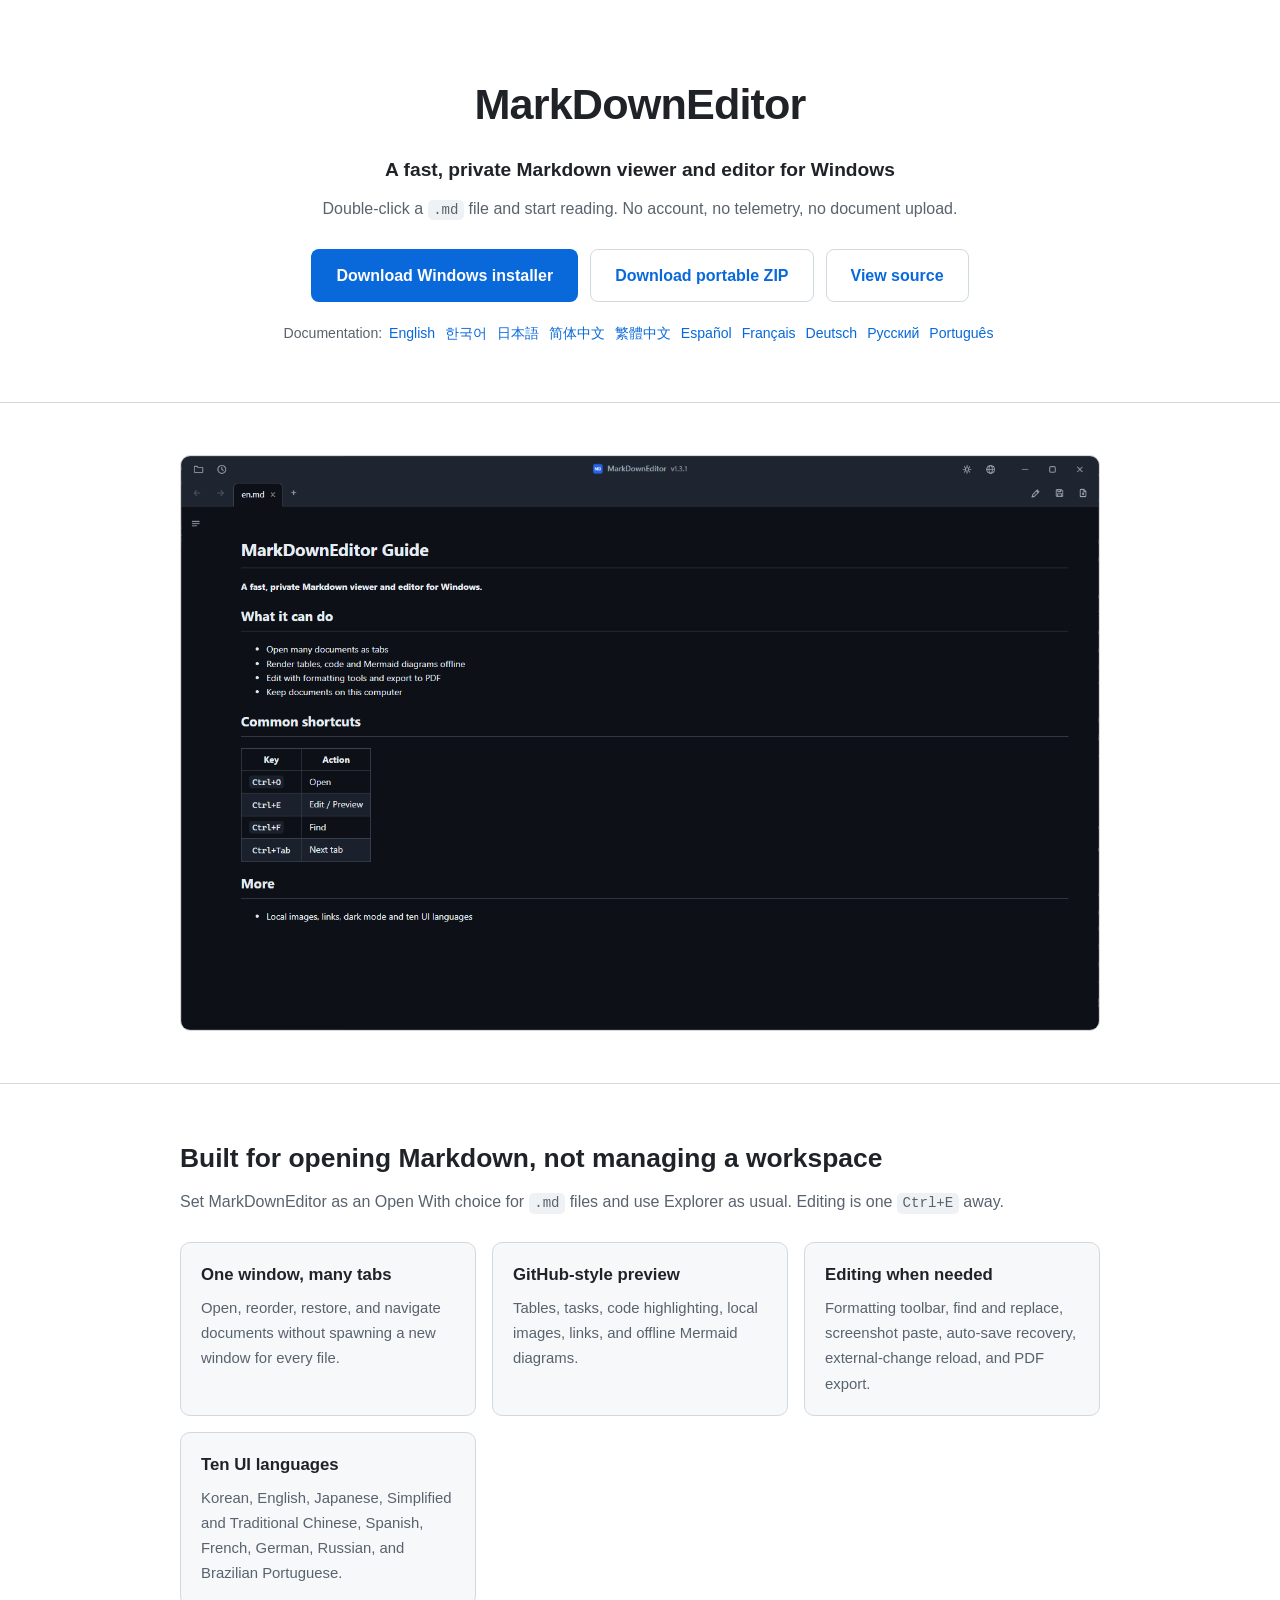
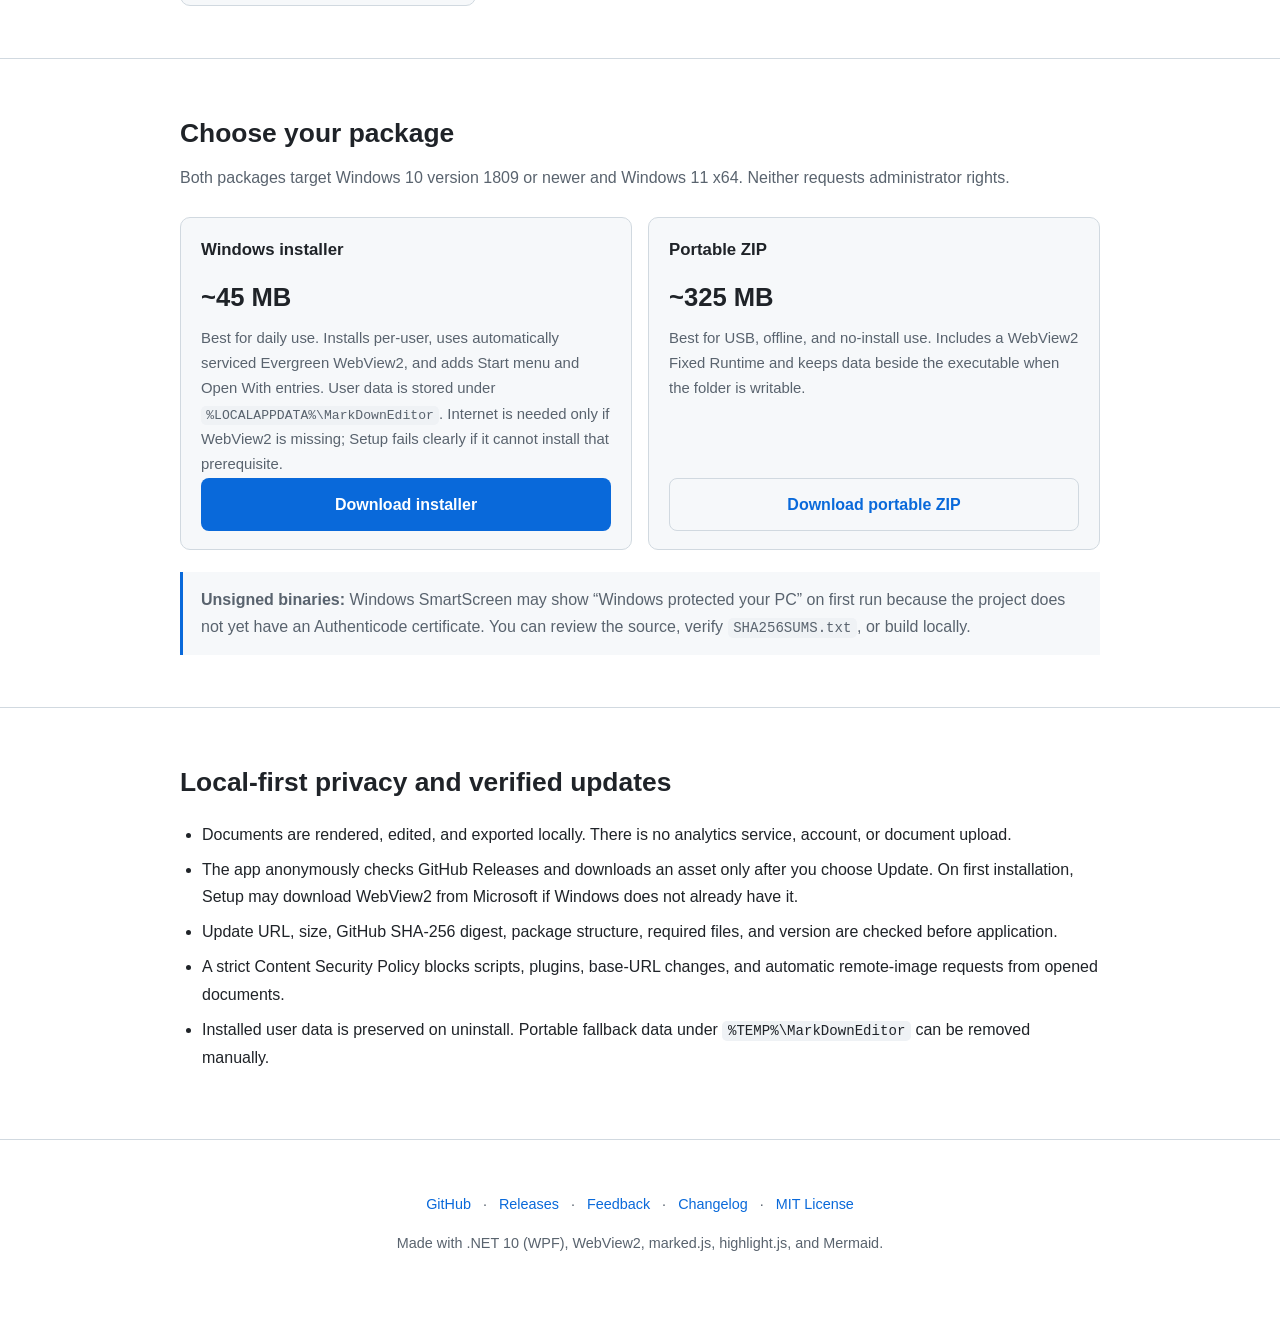
==== commit 08e591fa: "release: prepare v1.3.1 QA fixes" ====
--- a/docs/index.html
+++ b/docs/index.html
@@ -31,7 +31,7 @@
     "description": "A free, private Markdown viewer and editor for Windows with installer and portable distributions.",
     "url": "https://jjw1270.github.io/MarkdownEditor/",
     "downloadUrl": "https://github.com/jjw1270/MarkdownEditor/releases/latest",
-    "softwareVersion": "1.3.0",
+    "softwareVersion": "1.3.1",
     "license": "https://opensource.org/licenses/MIT",
     "isAccessibleForFree": true,
     "inLanguage": ["ko", "en", "ja", "zh-CN", "zh-TW", "es", "fr", "de", "ru", "pt-BR"],
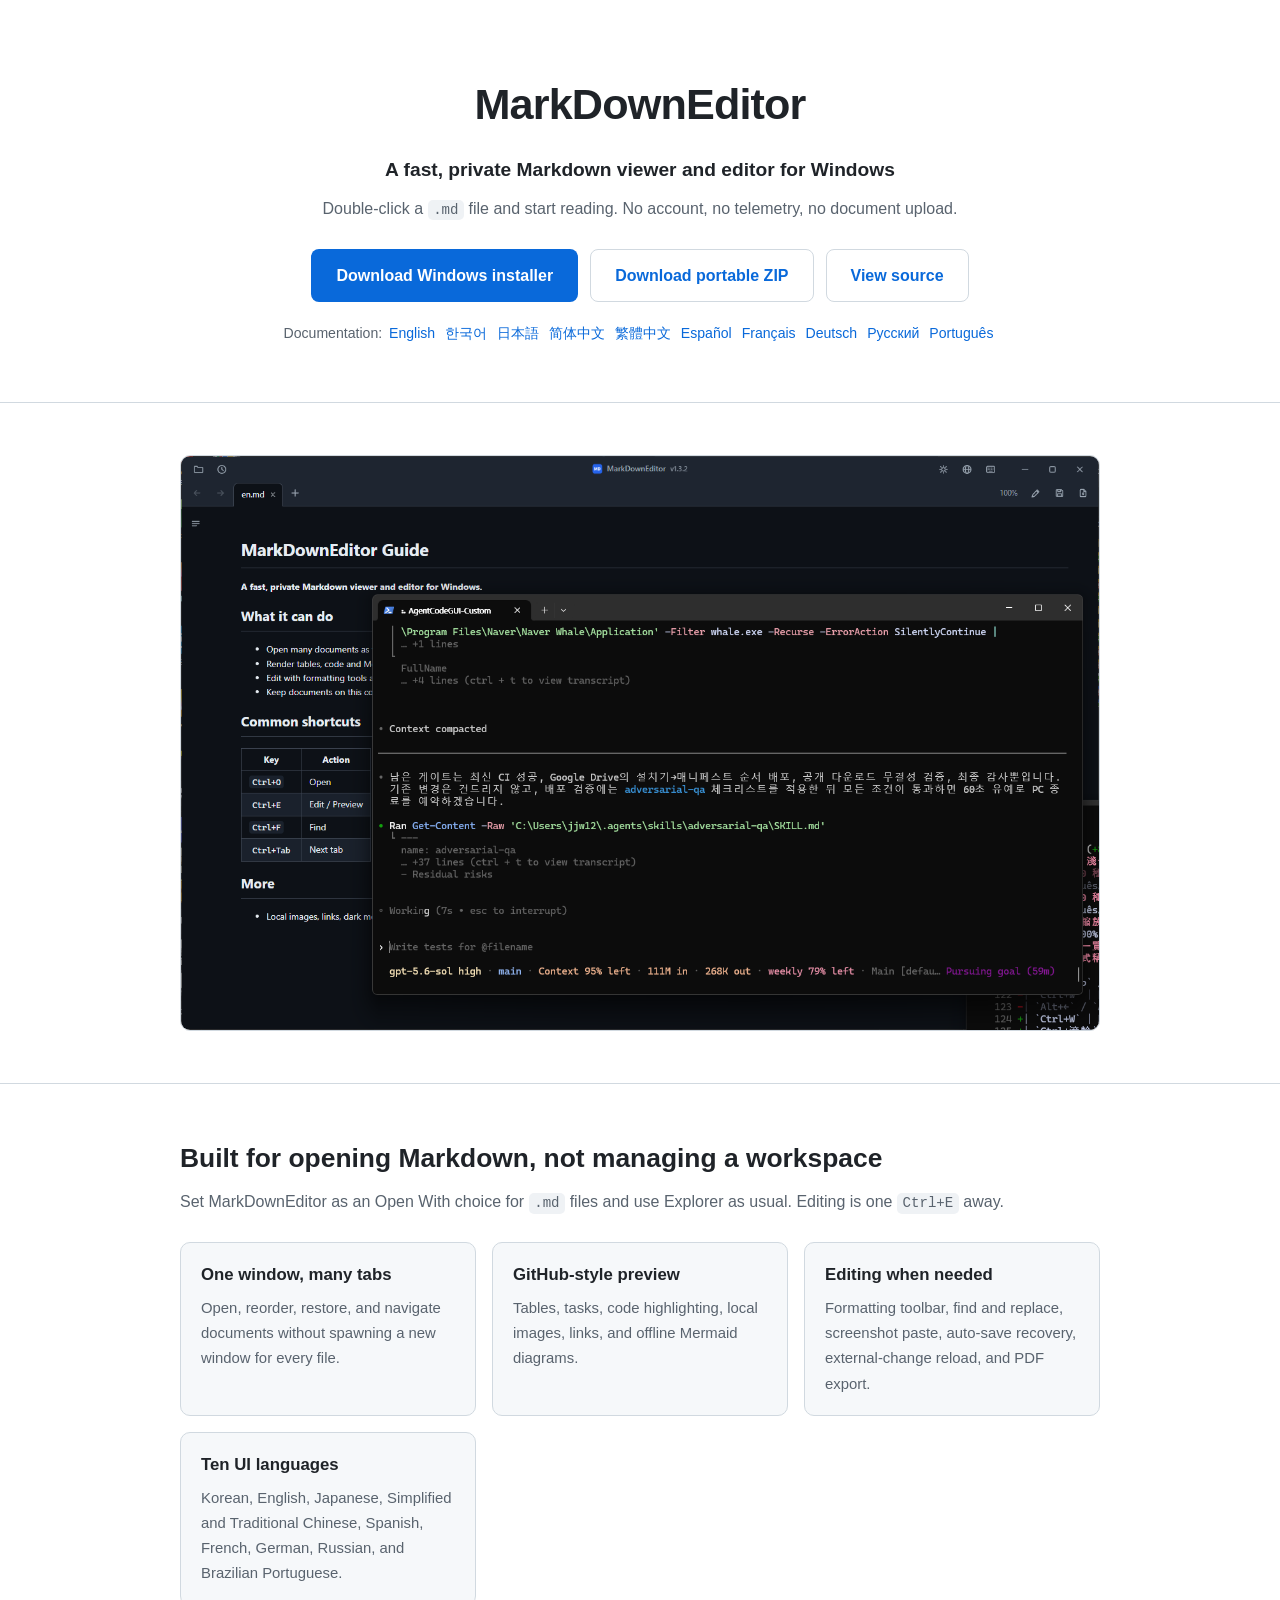
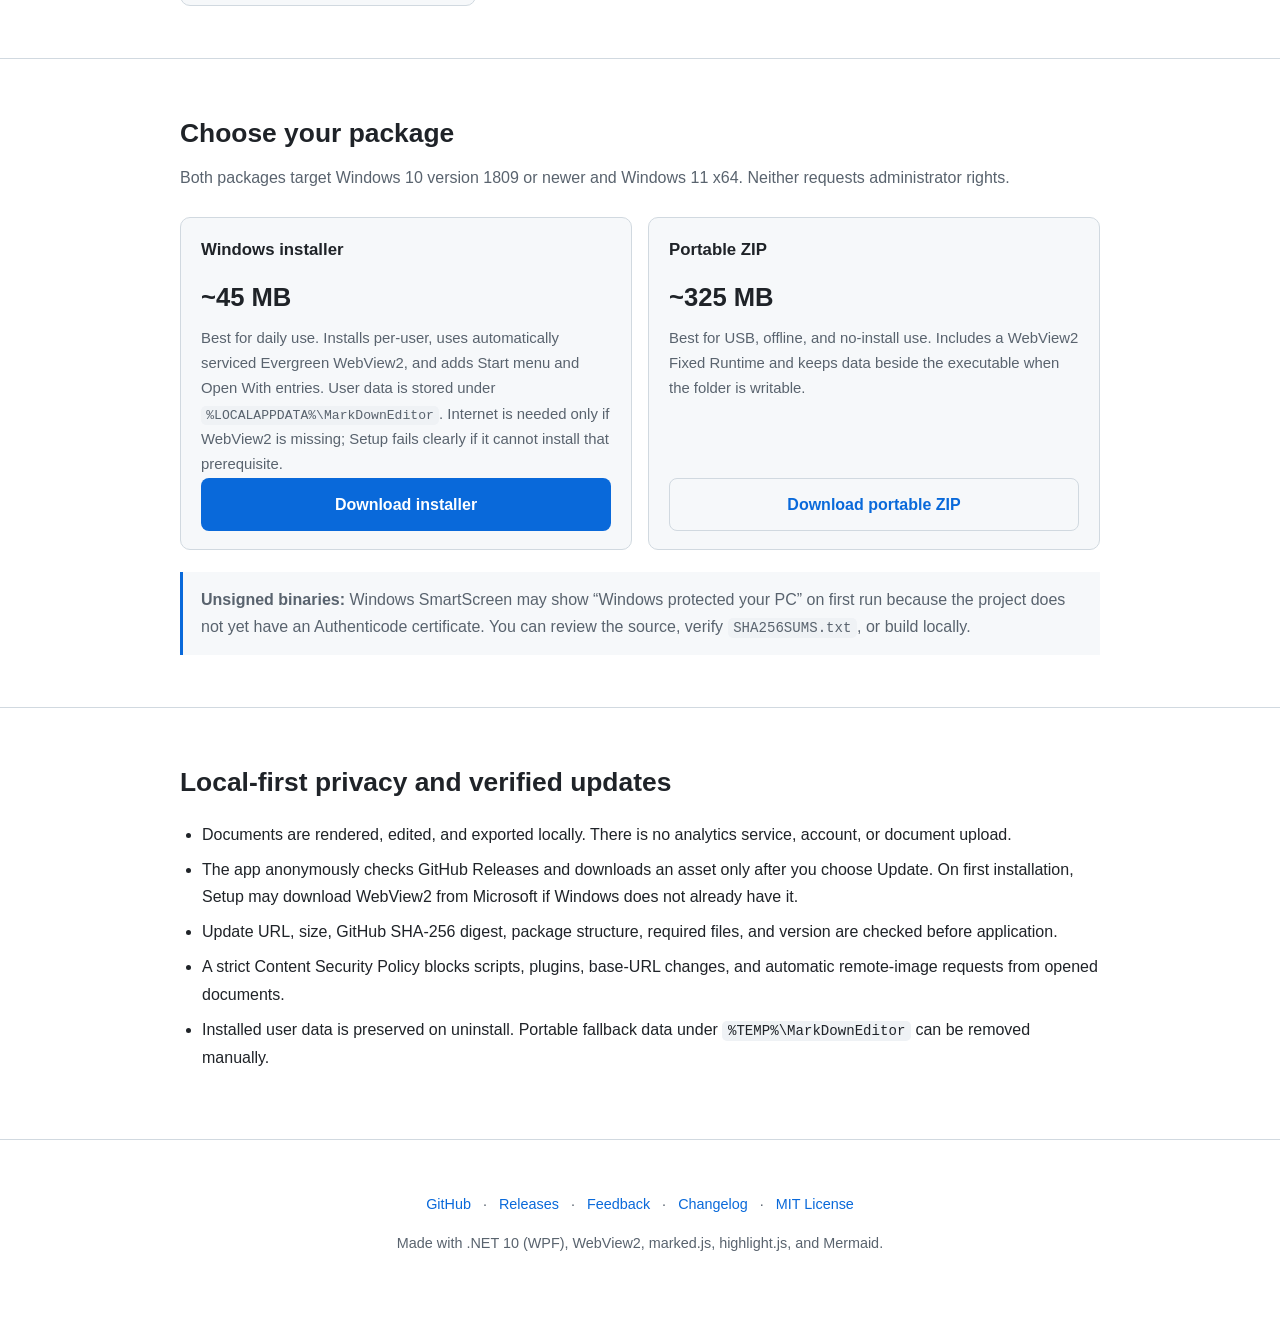
==== commit c69abc6b: "문서 배율과 단축키 보기 개선 앱 셸과 문서 배율을 분리하고 새 문서·단축키 UI 및 위험 기반 회귀 검증을 보강." ====
--- a/docs/index.html
+++ b/docs/index.html
@@ -31,7 +31,7 @@
     "description": "A free, private Markdown viewer and editor for Windows with installer and portable distributions.",
     "url": "https://jjw1270.github.io/MarkdownEditor/",
     "downloadUrl": "https://github.com/jjw1270/MarkdownEditor/releases/latest",
-    "softwareVersion": "1.3.1",
+    "softwareVersion": "1.3.2",
     "license": "https://opensource.org/licenses/MIT",
     "isAccessibleForFree": true,
     "inLanguage": ["ko", "en", "ja", "zh-CN", "zh-TW", "es", "fr", "de", "ru", "pt-BR"],
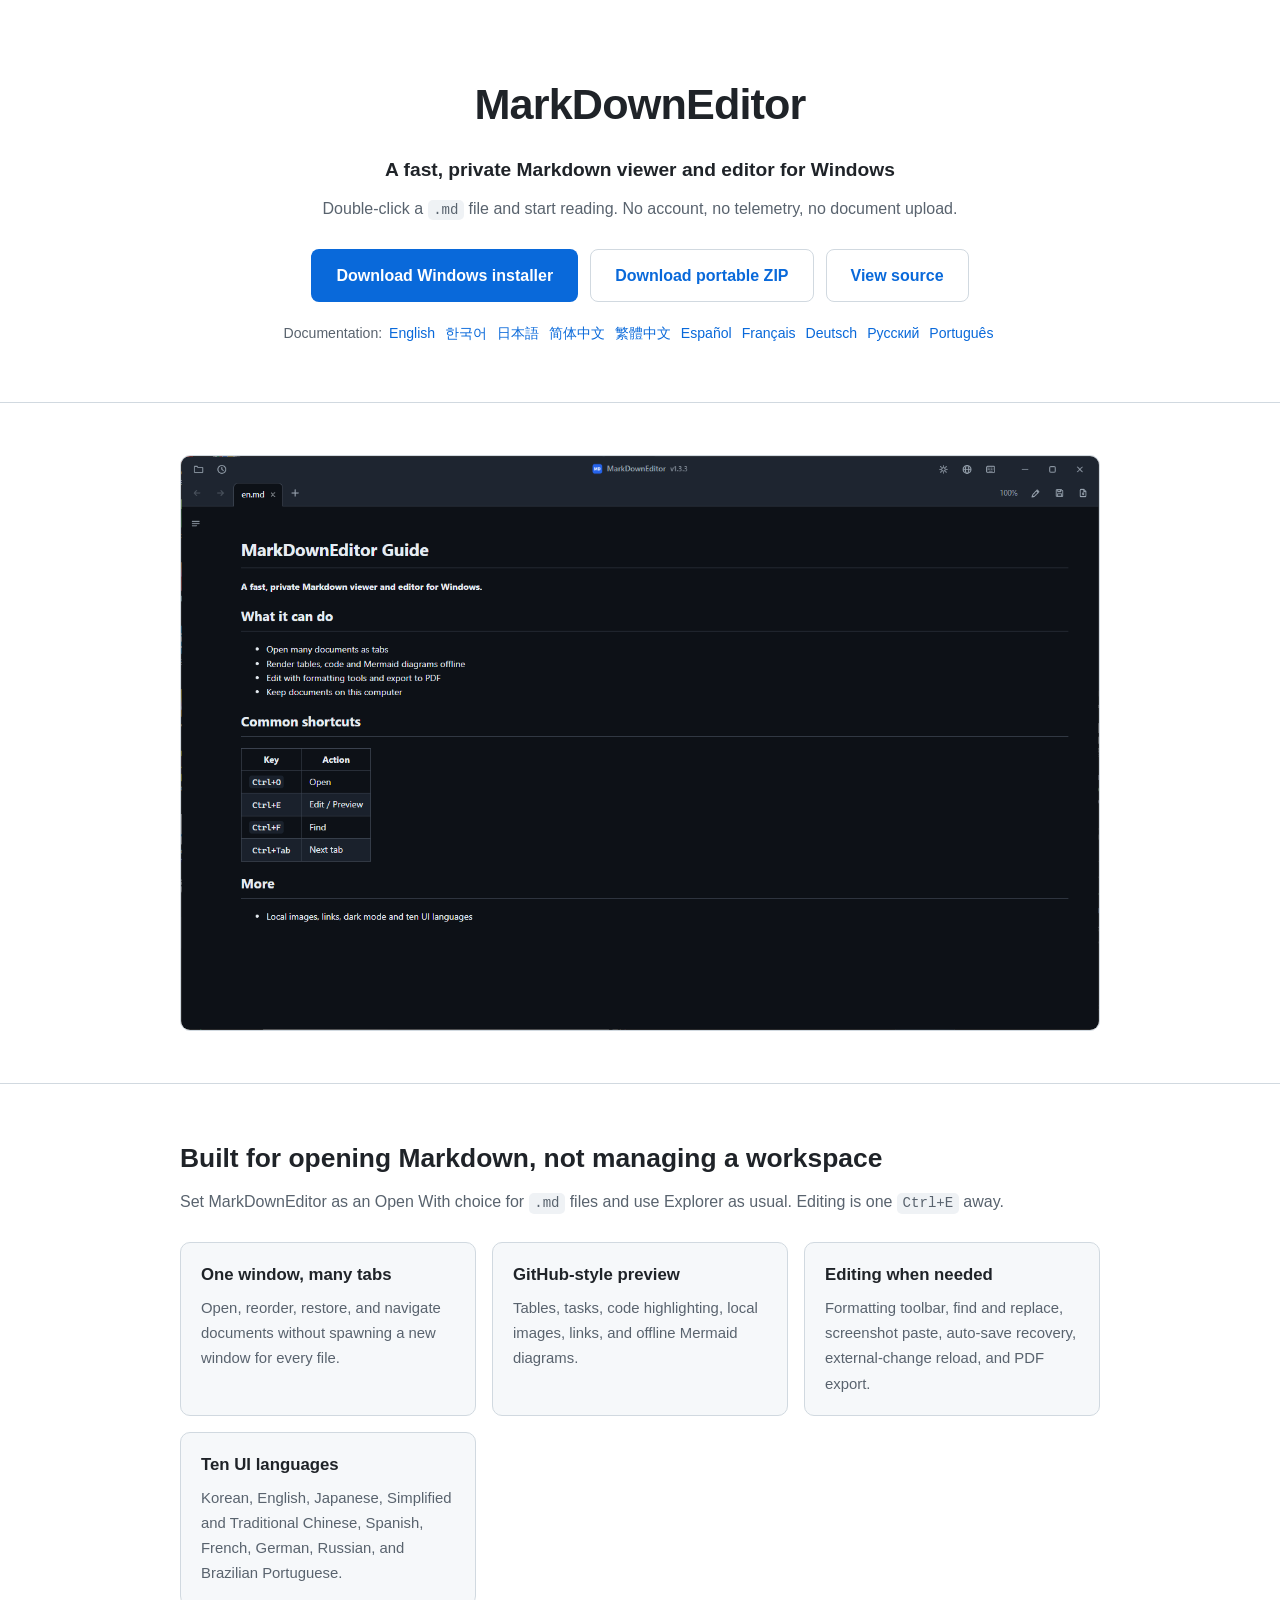
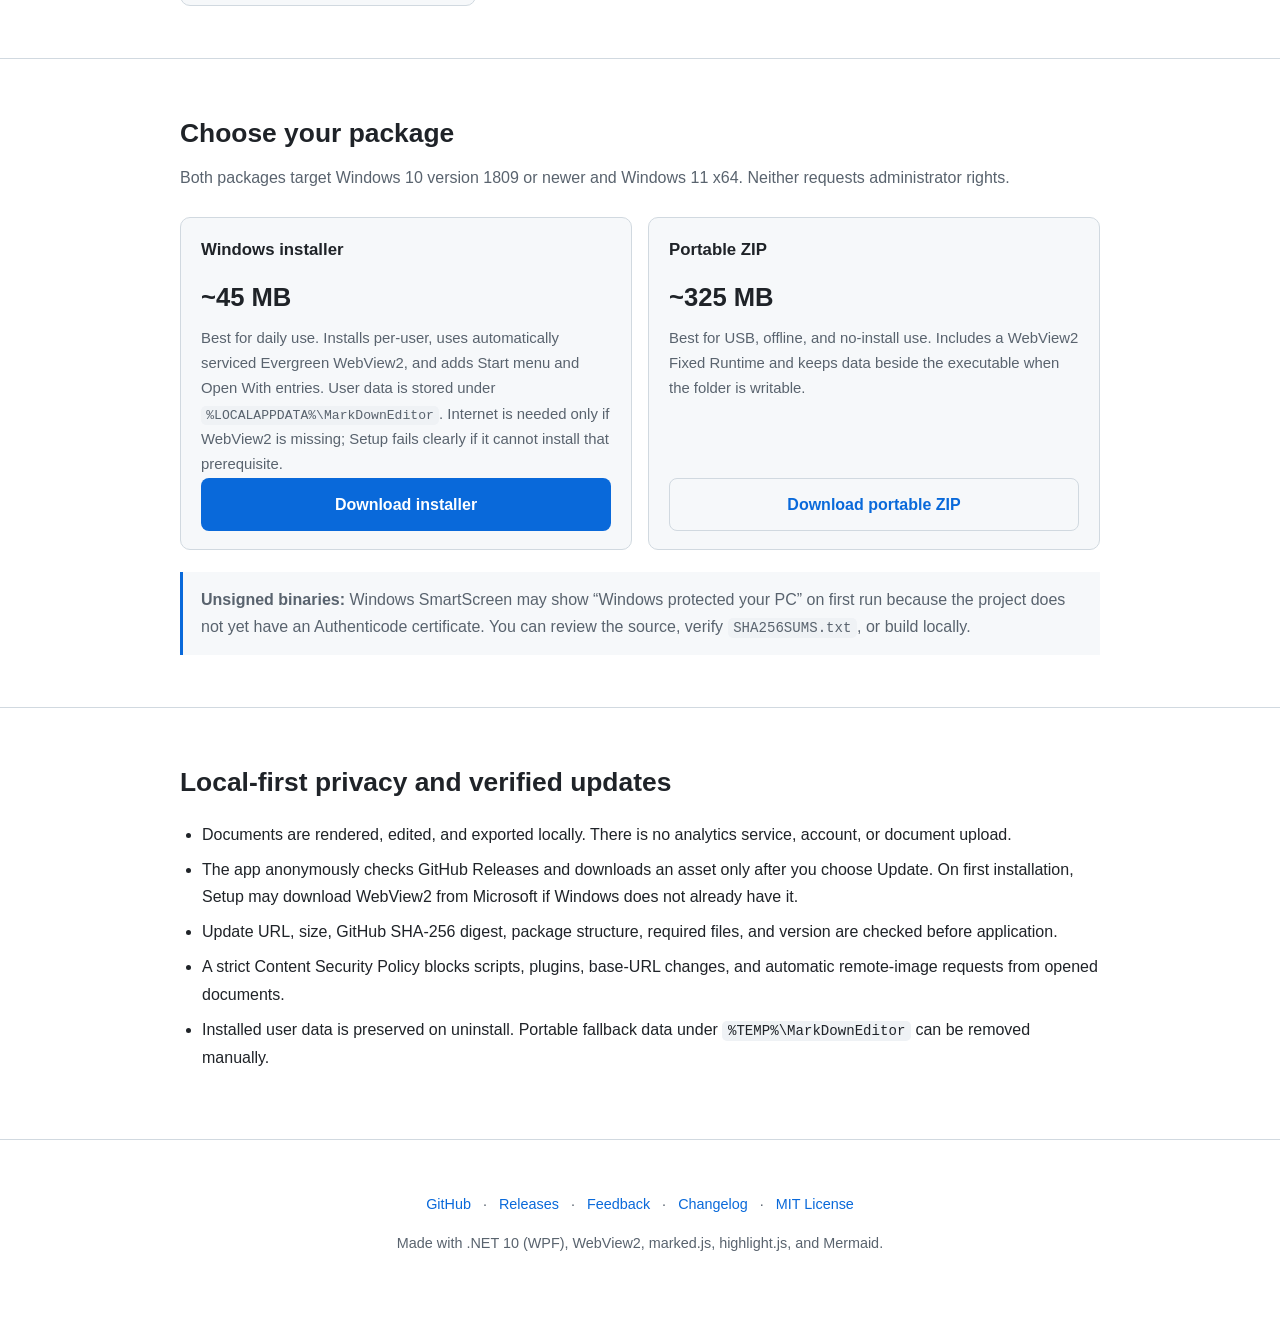
==== commit da501e4c: "문서 배율 조절기와 1.3.3 배포 준비 배율 팝업과 접근성 회귀 테스트를 추가하고 다국어 화면과 릴리스 문서를 갱신한다. QA 보고서를 전용 디렉터리로 옮기고 캡처 오염 방지 검" ====
--- a/docs/index.html
+++ b/docs/index.html
@@ -31,7 +31,7 @@
     "description": "A free, private Markdown viewer and editor for Windows with installer and portable distributions.",
     "url": "https://jjw1270.github.io/MarkdownEditor/",
     "downloadUrl": "https://github.com/jjw1270/MarkdownEditor/releases/latest",
-    "softwareVersion": "1.3.2",
+    "softwareVersion": "1.3.3",
     "license": "https://opensource.org/licenses/MIT",
     "isAccessibleForFree": true,
     "inLanguage": ["ko", "en", "ja", "zh-CN", "zh-TW", "es", "fr", "de", "ru", "pt-BR"],
